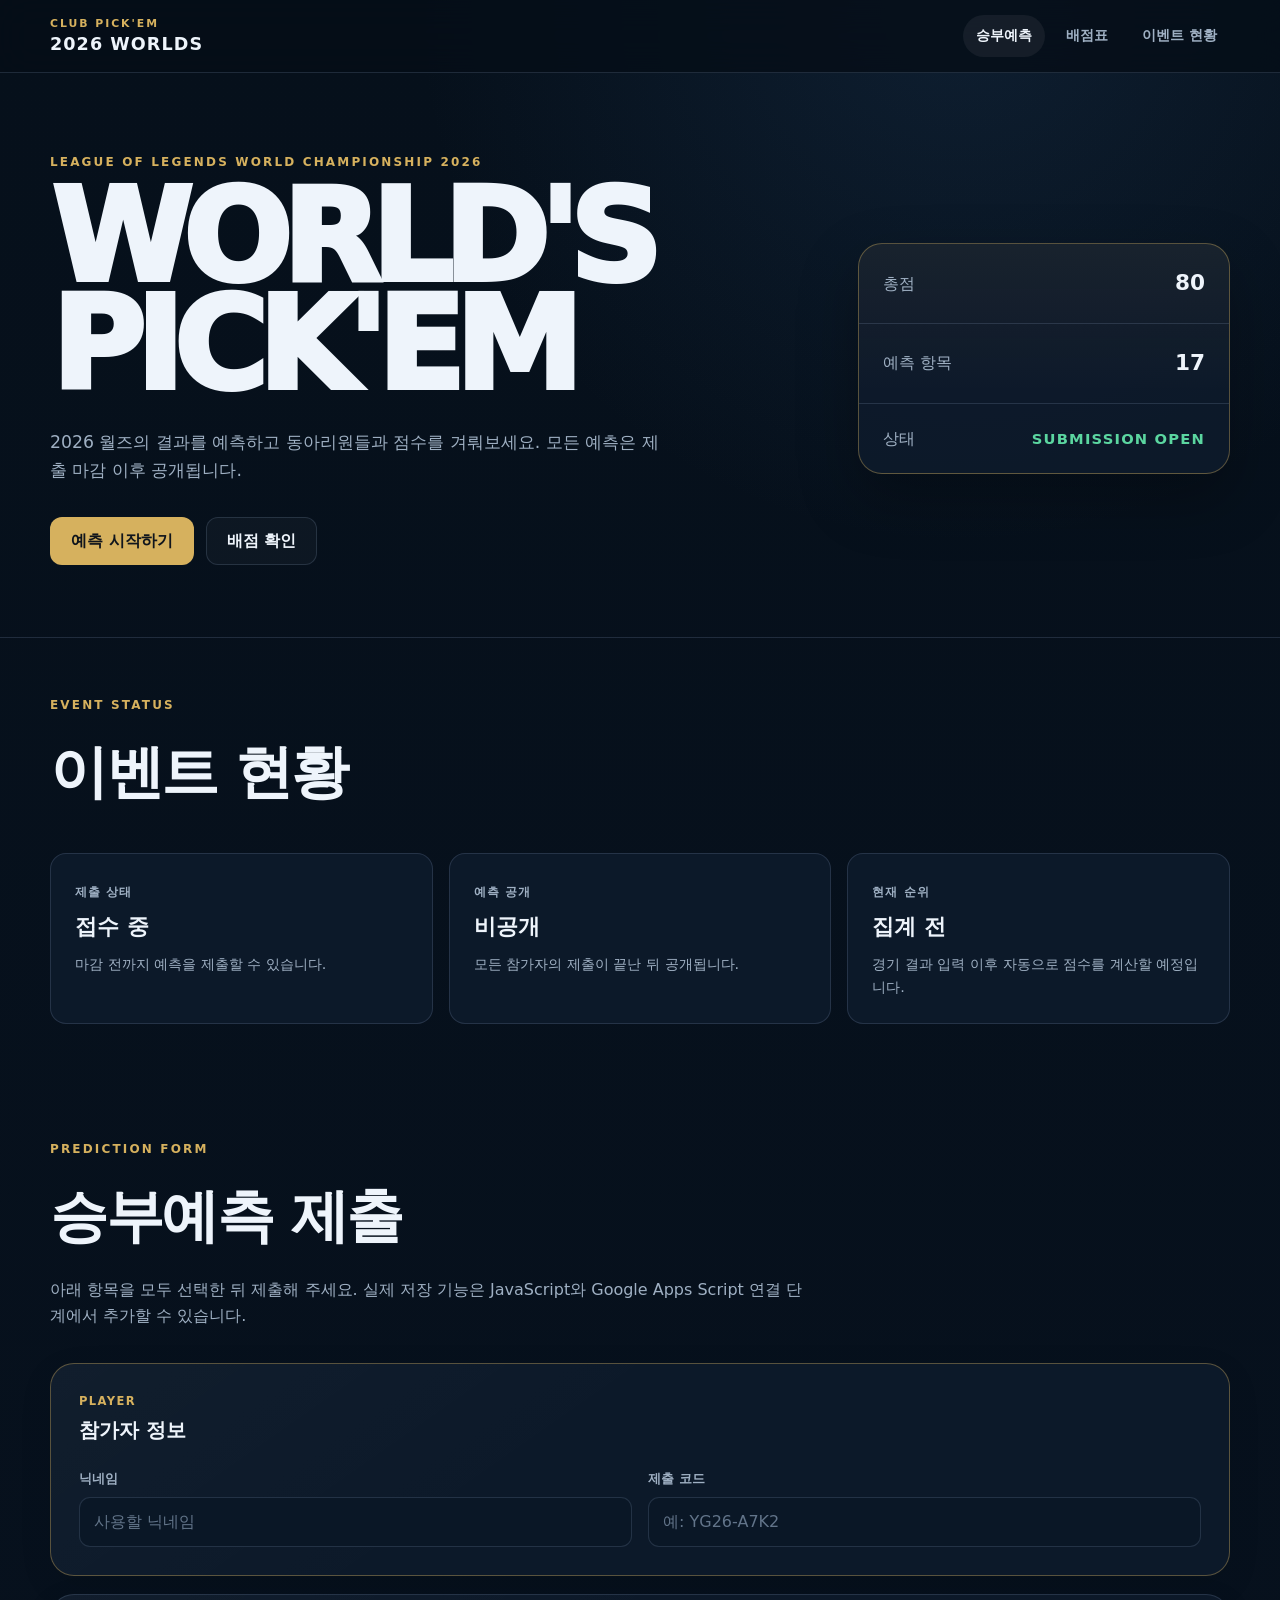
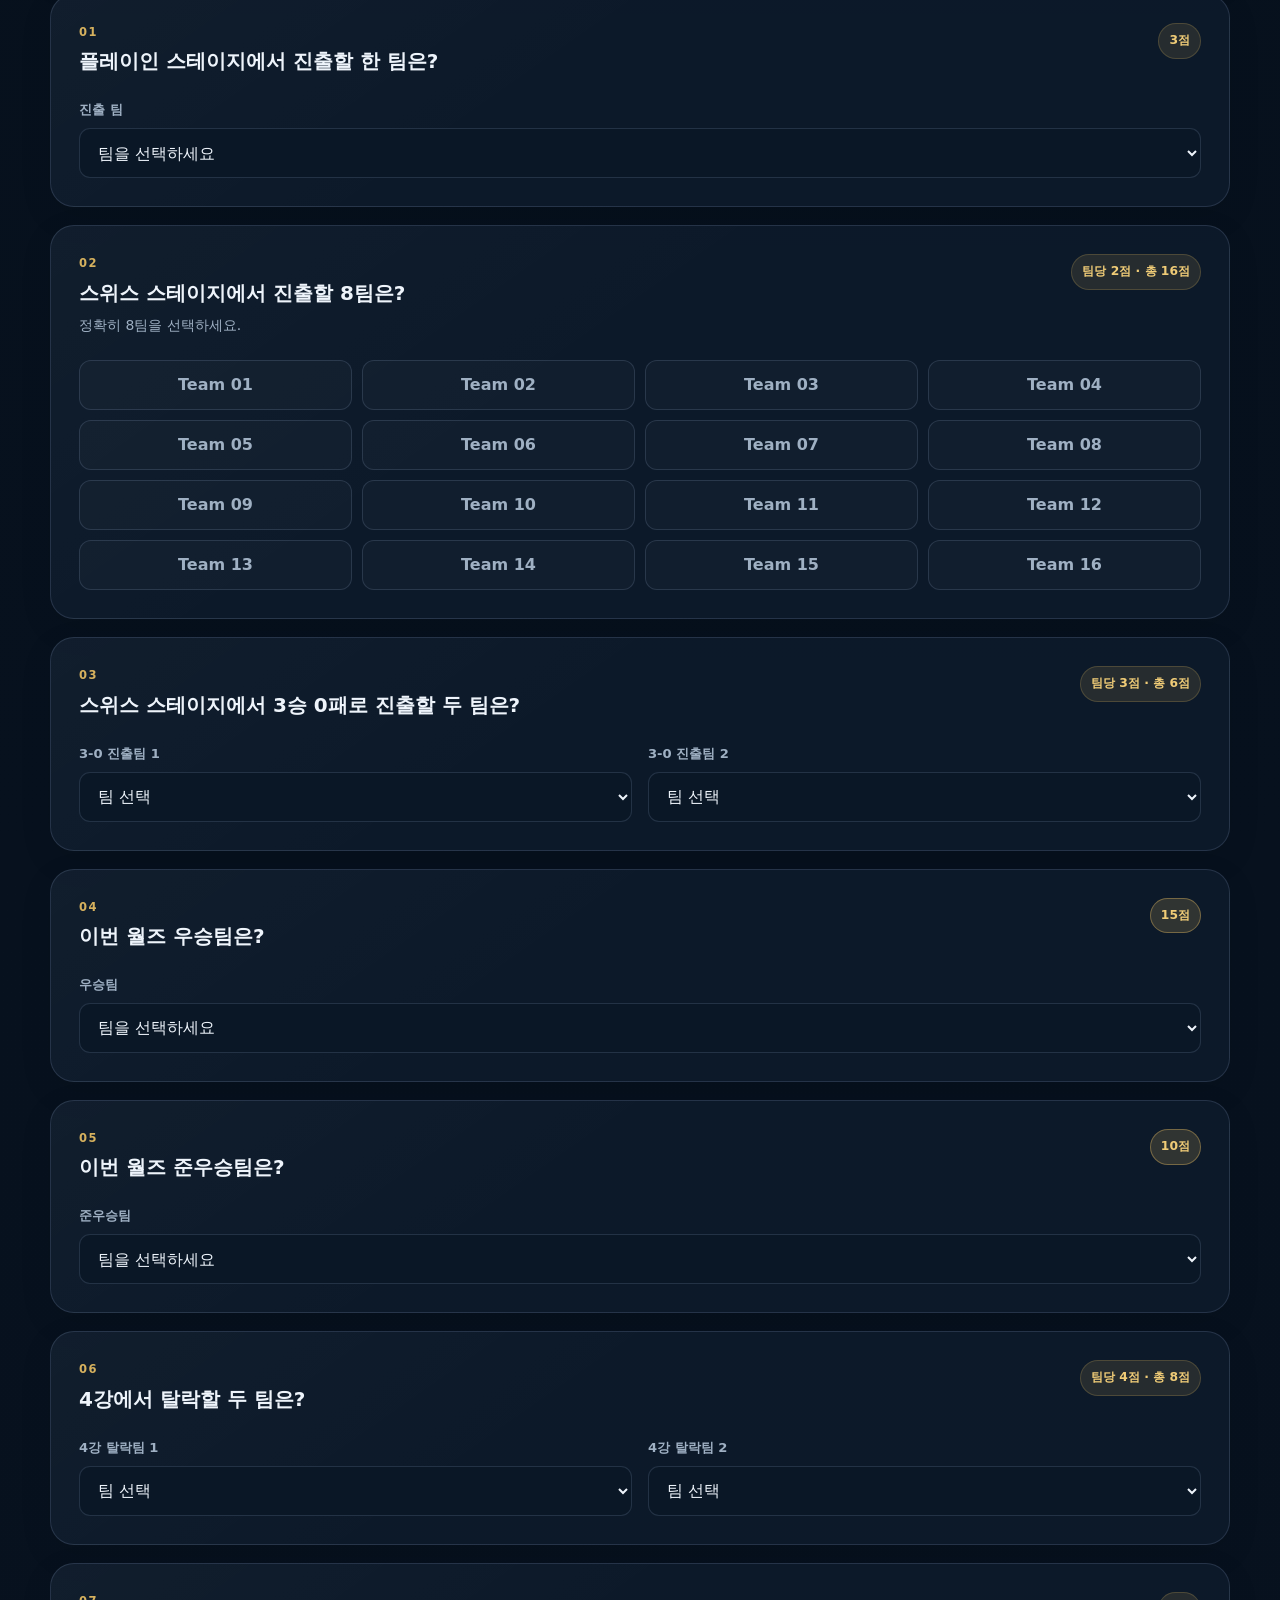
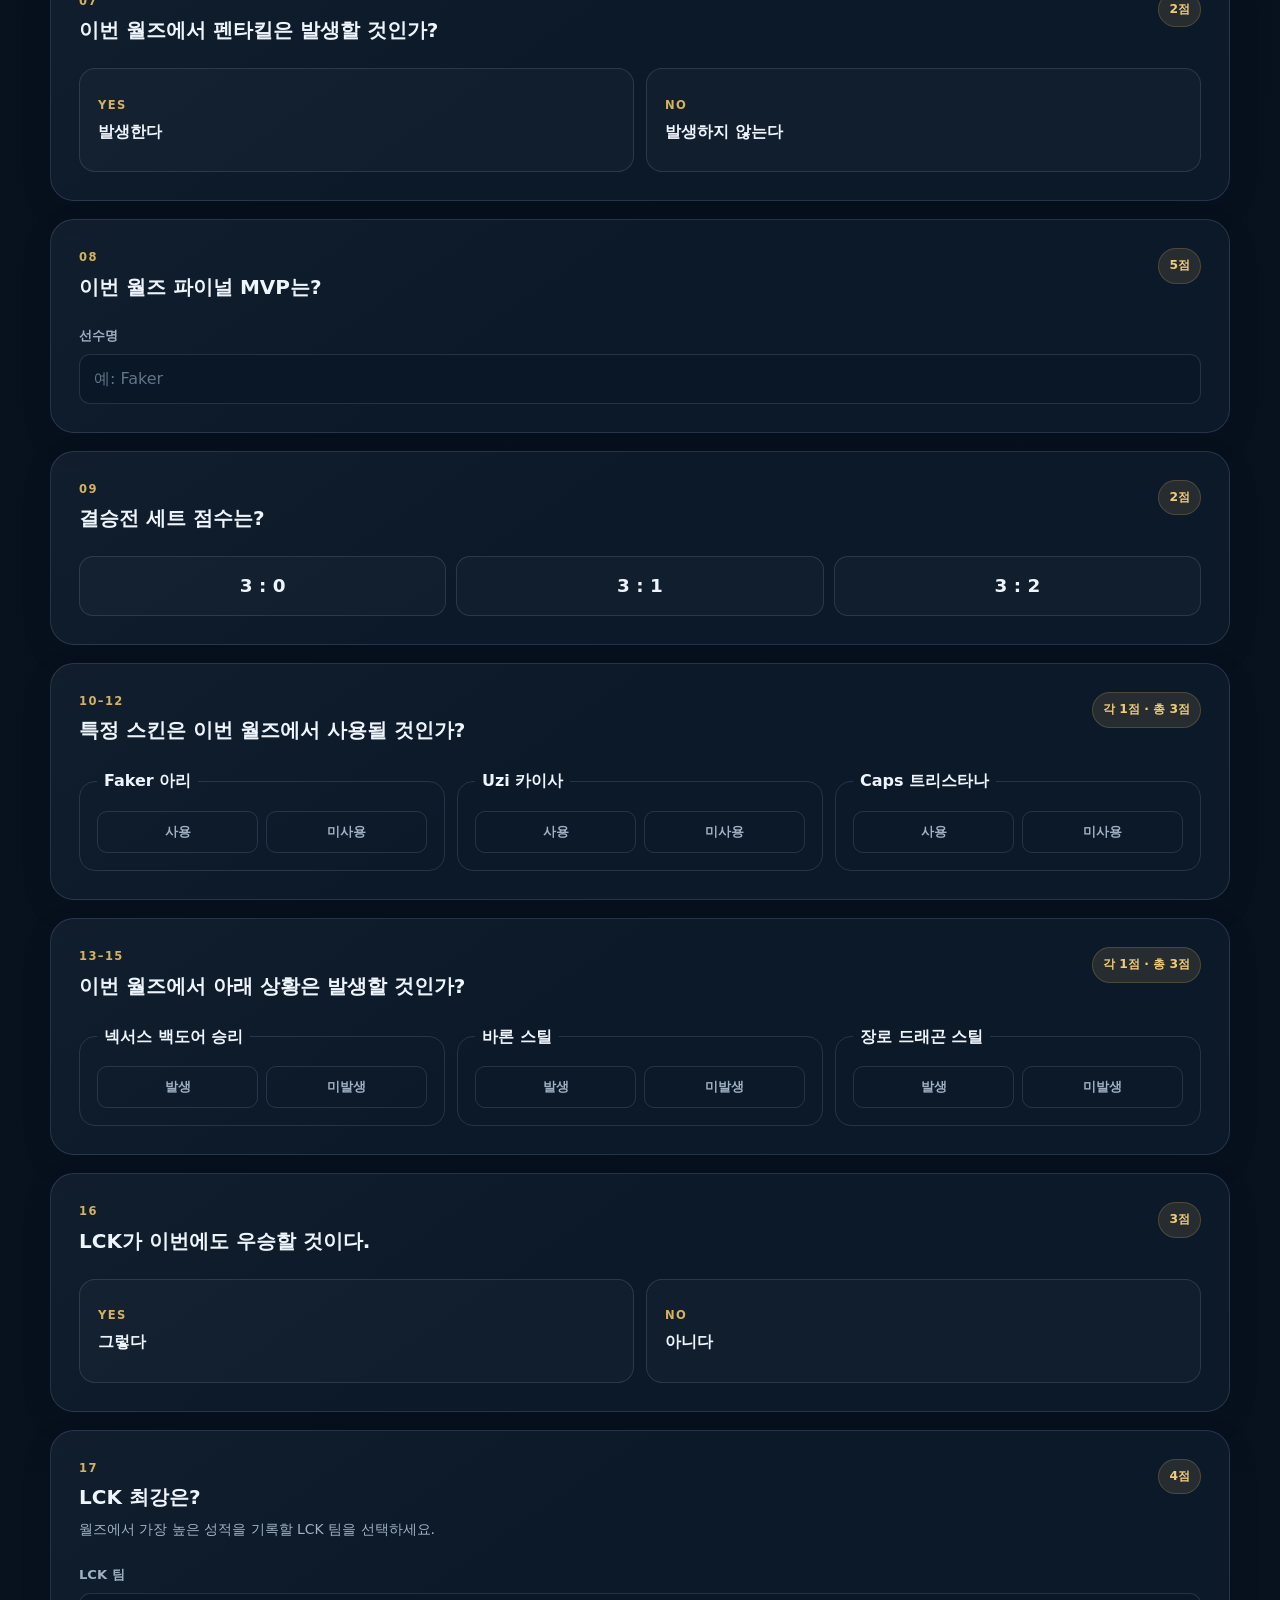
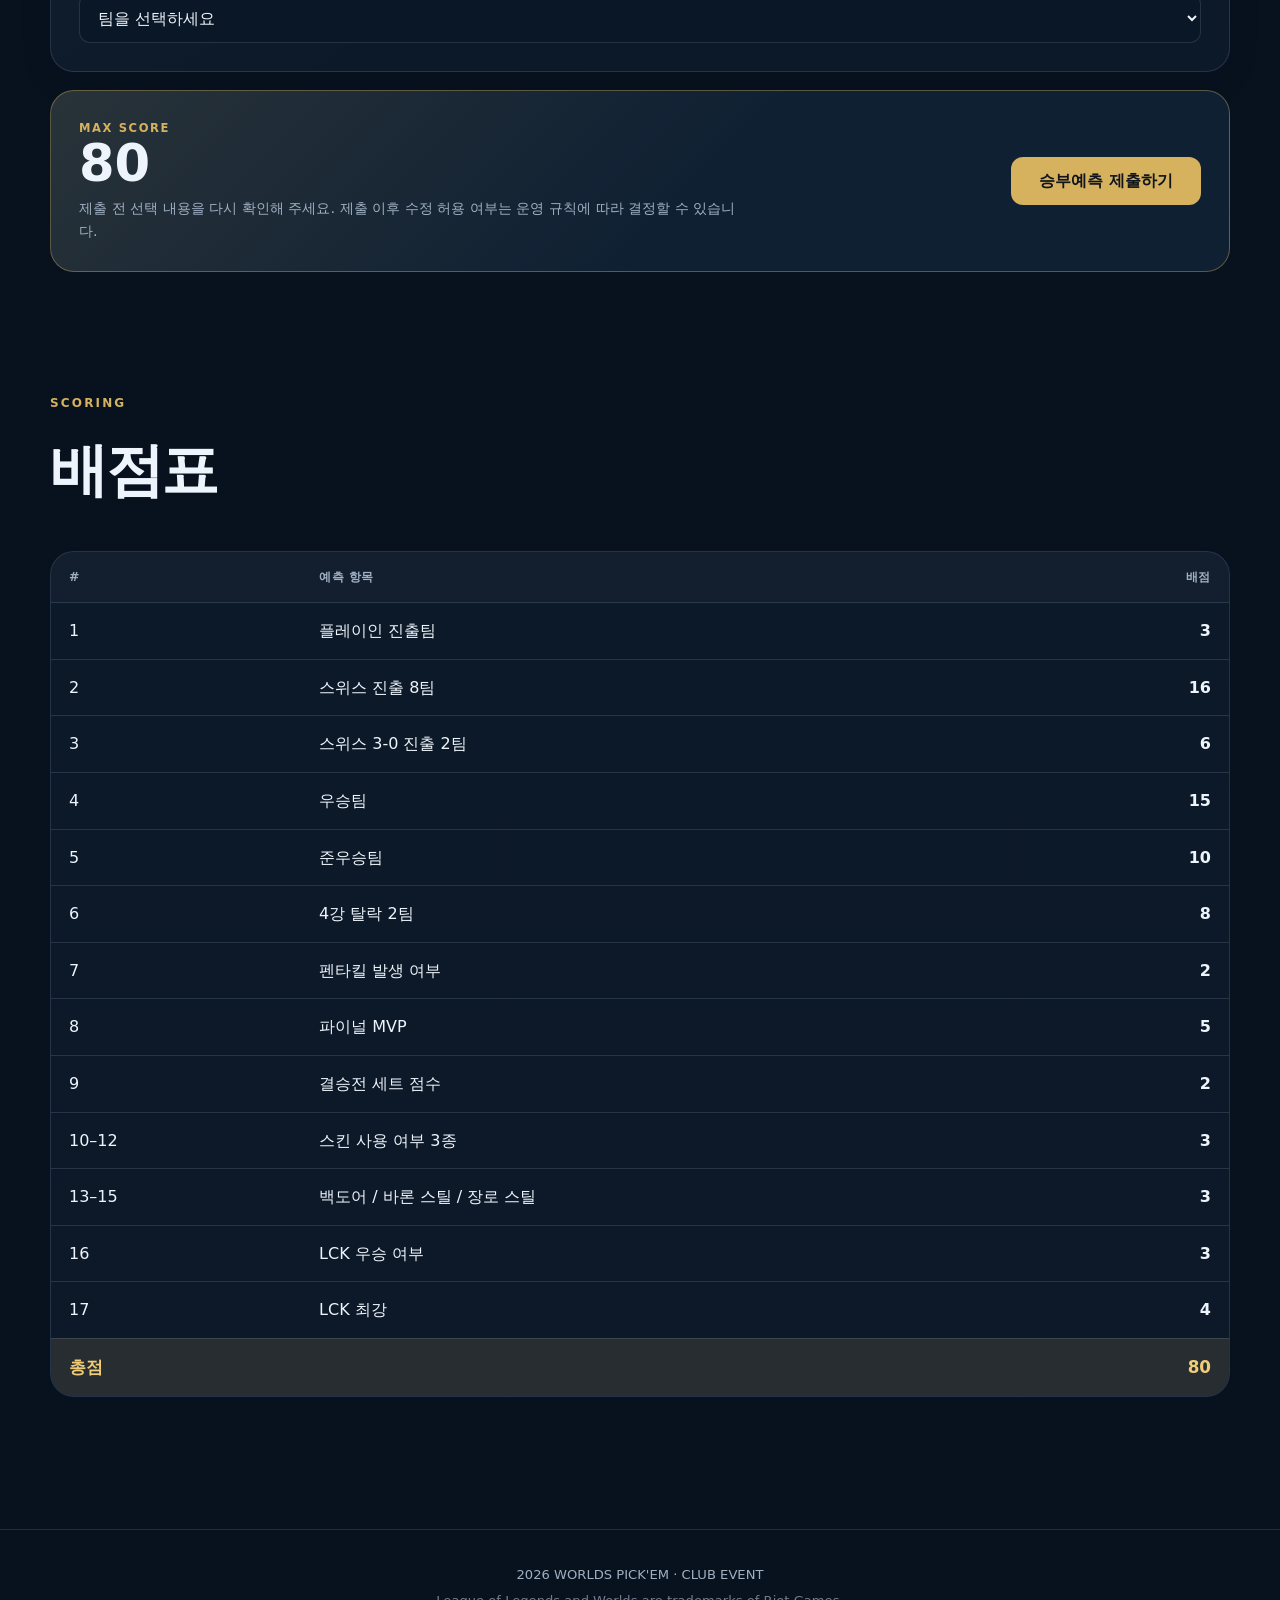
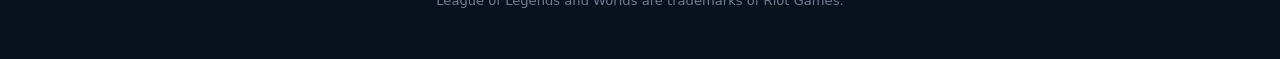
==== index.html @ 4fea281f "init" ====
<!DOCTYPE html>
<html lang="ko">
<head>
  <meta charset="UTF-8" />
  <meta name="viewport" content="width=device-width, initial-scale=1.0" />
  <meta name="description" content="2026 League of Legends World Championship 동아리 승부예측 이벤트" />
  <title>2026 WORLDS PICK'EM</title>
  <link rel="stylesheet" href="styles.css" />
</head>

<body>
  <header class="site-header">
    <div class="header-inner">
      <a class="brand" href="#top" aria-label="2026 Worlds Pick'em 홈">
        <span class="brand-kicker">CLUB PICK'EM</span>
        <span class="brand-title">2026 WORLDS</span>
      </a>

      <nav class="top-nav" aria-label="주요 메뉴">
        <a class="nav-link active" href="#predict">승부예측</a>
        <a class="nav-link" href="#rules">배점표</a>
        <a class="nav-link" href="#status">이벤트 현황</a>
      </nav>
    </div>
  </header>

  <main id="top">
    <section class="hero">
      <div class="hero-inner">
        <div class="hero-copy">
          <p class="eyebrow">LEAGUE OF LEGENDS WORLD CHAMPIONSHIP 2026</p>
          <h1>WORLD'S<br />PICK'EM</h1>
          <p class="hero-description">
            2026 월즈의 결과를 예측하고 동아리원들과 점수를 겨뤄보세요.
            모든 예측은 제출 마감 이후 공개됩니다.
          </p>

          <div class="hero-actions">
            <a class="button button-primary" href="#predict">예측 시작하기</a>
            <a class="button button-secondary" href="#rules">배점 확인</a>
          </div>
        </div>

        <aside class="hero-card" aria-label="이벤트 요약">
          <div class="hero-card-row">
            <span>총점</span>
            <strong>80</strong>
          </div>
          <div class="hero-card-row">
            <span>예측 항목</span>
            <strong>17</strong>
          </div>
          <div class="hero-card-row">
            <span>상태</span>
            <strong class="status-open">SUBMISSION OPEN</strong>
          </div>
        </aside>
      </div>
    </section>

    <section id="status" class="section section-compact">
      <div class="section-heading">
        <p class="section-kicker">EVENT STATUS</p>
        <h2>이벤트 현황</h2>
      </div>

      <div class="status-grid">
        <article class="status-card">
          <span class="status-label">제출 상태</span>
          <strong class="status-value">접수 중</strong>
          <p>마감 전까지 예측을 제출할 수 있습니다.</p>
        </article>

        <article class="status-card">
          <span class="status-label">예측 공개</span>
          <strong class="status-value">비공개</strong>
          <p>모든 참가자의 제출이 끝난 뒤 공개됩니다.</p>
        </article>

        <article class="status-card">
          <span class="status-label">현재 순위</span>
          <strong class="status-value">집계 전</strong>
          <p>경기 결과 입력 이후 자동으로 점수를 계산할 예정입니다.</p>
        </article>
      </div>
    </section>

    <section id="predict" class="section">
      <div class="section-heading">
        <p class="section-kicker">PREDICTION FORM</p>
        <h2>승부예측 제출</h2>
        <p class="section-description">
          아래 항목을 모두 선택한 뒤 제출해 주세요.
          실제 저장 기능은 JavaScript와 Google Apps Script 연결 단계에서 추가할 수 있습니다.
        </p>
      </div>

      <form class="prediction-form" id="prediction-form">
        <section class="form-block identity-block">
          <div class="form-block-header">
            <div>
              <span class="question-number">PLAYER</span>
              <h3>참가자 정보</h3>
            </div>
          </div>

          <div class="field-grid two-columns">
            <label class="field">
              <span class="field-label">닉네임</span>
              <input
                type="text"
                name="nickname"
                id="nickname"
                placeholder="사용할 닉네임"
                autocomplete="nickname"
                required
              />
            </label>

            <label class="field">
              <span class="field-label">제출 코드</span>
              <input
                type="password"
                name="submitCode"
                id="submitCode"
                placeholder="예: YG26-A7K2"
                required
              />
            </label>
          </div>
        </section>

        <section class="form-block">
          <div class="form-block-header">
            <div>
              <span class="question-number">01</span>
              <h3>플레이인 스테이지에서 진출할 한 팀은?</h3>
            </div>
            <span class="score-chip">3점</span>
          </div>

          <label class="field">
            <span class="field-label">진출 팀</span>
            <select name="playinTeam" id="playinTeam" required>
              <option value="">팀을 선택하세요</option>
              <option value="team-a">Team A</option>
              <option value="team-b">Team B</option>
              <option value="team-c">Team C</option>
              <option value="team-d">Team D</option>
            </select>
          </label>
        </section>

        <section class="form-block">
          <div class="form-block-header">
            <div>
              <span class="question-number">02</span>
              <h3>스위스 스테이지에서 진출할 8팀은?</h3>
              <p class="question-note">정확히 8팀을 선택하세요.</p>
            </div>
            <span class="score-chip">팀당 2점 · 총 16점</span>
          </div>

          <div class="team-checkbox-grid">
            <label class="check-card"><input type="checkbox" name="swissTeams" value="team-01" /><span>Team 01</span></label>
            <label class="check-card"><input type="checkbox" name="swissTeams" value="team-02" /><span>Team 02</span></label>
            <label class="check-card"><input type="checkbox" name="swissTeams" value="team-03" /><span>Team 03</span></label>
            <label class="check-card"><input type="checkbox" name="swissTeams" value="team-04" /><span>Team 04</span></label>
            <label class="check-card"><input type="checkbox" name="swissTeams" value="team-05" /><span>Team 05</span></label>
            <label class="check-card"><input type="checkbox" name="swissTeams" value="team-06" /><span>Team 06</span></label>
            <label class="check-card"><input type="checkbox" name="swissTeams" value="team-07" /><span>Team 07</span></label>
            <label class="check-card"><input type="checkbox" name="swissTeams" value="team-08" /><span>Team 08</span></label>
            <label class="check-card"><input type="checkbox" name="swissTeams" value="team-09" /><span>Team 09</span></label>
            <label class="check-card"><input type="checkbox" name="swissTeams" value="team-10" /><span>Team 10</span></label>
            <label class="check-card"><input type="checkbox" name="swissTeams" value="team-11" /><span>Team 11</span></label>
            <label class="check-card"><input type="checkbox" name="swissTeams" value="team-12" /><span>Team 12</span></label>
            <label class="check-card"><input type="checkbox" name="swissTeams" value="team-13" /><span>Team 13</span></label>
            <label class="check-card"><input type="checkbox" name="swissTeams" value="team-14" /><span>Team 14</span></label>
            <label class="check-card"><input type="checkbox" name="swissTeams" value="team-15" /><span>Team 15</span></label>
            <label class="check-card"><input type="checkbox" name="swissTeams" value="team-16" /><span>Team 16</span></label>
          </div>
        </section>

        <section class="form-block">
          <div class="form-block-header">
            <div>
              <span class="question-number">03</span>
              <h3>스위스 스테이지에서 3승 0패로 진출할 두 팀은?</h3>
            </div>
            <span class="score-chip">팀당 3점 · 총 6점</span>
          </div>

          <div class="field-grid two-columns">
            <label class="field">
              <span class="field-label">3-0 진출팀 1</span>
              <select name="threeZeroTeam1" required>
                <option value="">팀 선택</option>
                <option>Team 01</option><option>Team 02</option><option>Team 03</option><option>Team 04</option>
                <option>Team 05</option><option>Team 06</option><option>Team 07</option><option>Team 08</option>
                <option>Team 09</option><option>Team 10</option><option>Team 11</option><option>Team 12</option>
                <option>Team 13</option><option>Team 14</option><option>Team 15</option><option>Team 16</option>
              </select>
            </label>

            <label class="field">
              <span class="field-label">3-0 진출팀 2</span>
              <select name="threeZeroTeam2" required>
                <option value="">팀 선택</option>
                <option>Team 01</option><option>Team 02</option><option>Team 03</option><option>Team 04</option>
                <option>Team 05</option><option>Team 06</option><option>Team 07</option><option>Team 08</option>
                <option>Team 09</option><option>Team 10</option><option>Team 11</option><option>Team 12</option>
                <option>Team 13</option><option>Team 14</option><option>Team 15</option><option>Team 16</option>
              </select>
            </label>
          </div>
        </section>

        <section class="form-block">
          <div class="form-block-header">
            <div>
              <span class="question-number">04</span>
              <h3>이번 월즈 우승팀은?</h3>
            </div>
            <span class="score-chip score-chip-large">15점</span>
          </div>

          <label class="field">
            <span class="field-label">우승팀</span>
            <select name="champion" required>
              <option value="">팀을 선택하세요</option>
              <option>Team 01</option><option>Team 02</option><option>Team 03</option><option>Team 04</option>
              <option>Team 05</option><option>Team 06</option><option>Team 07</option><option>Team 08</option>
              <option>Team 09</option><option>Team 10</option><option>Team 11</option><option>Team 12</option>
              <option>Team 13</option><option>Team 14</option><option>Team 15</option><option>Team 16</option>
            </select>
          </label>
        </section>

        <section class="form-block">
          <div class="form-block-header">
            <div>
              <span class="question-number">05</span>
              <h3>이번 월즈 준우승팀은?</h3>
            </div>
            <span class="score-chip score-chip-large">10점</span>
          </div>

          <label class="field">
            <span class="field-label">준우승팀</span>
            <select name="runnerUp" required>
              <option value="">팀을 선택하세요</option>
              <option>Team 01</option><option>Team 02</option><option>Team 03</option><option>Team 04</option>
              <option>Team 05</option><option>Team 06</option><option>Team 07</option><option>Team 08</option>
              <option>Team 09</option><option>Team 10</option><option>Team 11</option><option>Team 12</option>
              <option>Team 13</option><option>Team 14</option><option>Team 15</option><option>Team 16</option>
            </select>
          </label>
        </section>

        <section class="form-block">
          <div class="form-block-header">
            <div>
              <span class="question-number">06</span>
              <h3>4강에서 탈락할 두 팀은?</h3>
            </div>
            <span class="score-chip">팀당 4점 · 총 8점</span>
          </div>

          <div class="field-grid two-columns">
            <label class="field">
              <span class="field-label">4강 탈락팀 1</span>
              <select name="semifinalLoser1" required>
                <option value="">팀 선택</option>
                <option>Team 01</option><option>Team 02</option><option>Team 03</option><option>Team 04</option>
                <option>Team 05</option><option>Team 06</option><option>Team 07</option><option>Team 08</option>
                <option>Team 09</option><option>Team 10</option><option>Team 11</option><option>Team 12</option>
                <option>Team 13</option><option>Team 14</option><option>Team 15</option><option>Team 16</option>
              </select>
            </label>

            <label class="field">
              <span class="field-label">4강 탈락팀 2</span>
              <select name="semifinalLoser2" required>
                <option value="">팀 선택</option>
                <option>Team 01</option><option>Team 02</option><option>Team 03</option><option>Team 04</option>
                <option>Team 05</option><option>Team 06</option><option>Team 07</option><option>Team 08</option>
                <option>Team 09</option><option>Team 10</option><option>Team 11</option><option>Team 12</option>
                <option>Team 13</option><option>Team 14</option><option>Team 15</option><option>Team 16</option>
              </select>
            </label>
          </div>
        </section>

        <section class="form-block">
          <div class="form-block-header">
            <div>
              <span class="question-number">07</span>
              <h3>이번 월즈에서 펜타킬은 발생할 것인가?</h3>
            </div>
            <span class="score-chip">2점</span>
          </div>

          <div class="binary-choice">
            <label class="choice-card">
              <input type="radio" name="pentakill" value="yes" required />
              <span class="choice-mark">YES</span>
              <strong>발생한다</strong>
            </label>
            <label class="choice-card">
              <input type="radio" name="pentakill" value="no" />
              <span class="choice-mark">NO</span>
              <strong>발생하지 않는다</strong>
            </label>
          </div>
        </section>

        <section class="form-block">
          <div class="form-block-header">
            <div>
              <span class="question-number">08</span>
              <h3>이번 월즈 파이널 MVP는?</h3>
            </div>
            <span class="score-chip">5점</span>
          </div>

          <label class="field">
            <span class="field-label">선수명</span>
            <input type="text" name="finalMvp" placeholder="예: Faker" required />
          </label>
        </section>

        <section class="form-block">
          <div class="form-block-header">
            <div>
              <span class="question-number">09</span>
              <h3>결승전 세트 점수는?</h3>
            </div>
            <span class="score-chip">2점</span>
          </div>

          <div class="score-options">
            <label class="score-option"><input type="radio" name="finalScore" value="3-0" required /><span>3 : 0</span></label>
            <label class="score-option"><input type="radio" name="finalScore" value="3-1" /><span>3 : 1</span></label>
            <label class="score-option"><input type="radio" name="finalScore" value="3-2" /><span>3 : 2</span></label>
          </div>
        </section>

        <section class="form-block">
          <div class="form-block-header">
            <div>
              <span class="question-number">10–12</span>
              <h3>특정 스킨은 이번 월즈에서 사용될 것인가?</h3>
            </div>
            <span class="score-chip">각 1점 · 총 3점</span>
          </div>

          <div class="skin-grid">
            <fieldset class="mini-question">
              <legend>Faker 아리</legend>
              <div class="mini-options">
                <label><input type="radio" name="fakerAhri" value="yes" required /><span>사용</span></label>
                <label><input type="radio" name="fakerAhri" value="no" /><span>미사용</span></label>
              </div>
            </fieldset>

            <fieldset class="mini-question">
              <legend>Uzi 카이사</legend>
              <div class="mini-options">
                <label><input type="radio" name="uziKaisa" value="yes" required /><span>사용</span></label>
                <label><input type="radio" name="uziKaisa" value="no" /><span>미사용</span></label>
              </div>
            </fieldset>

            <fieldset class="mini-question">
              <legend>Caps 트리스타나</legend>
              <div class="mini-options">
                <label><input type="radio" name="capsTristana" value="yes" required /><span>사용</span></label>
                <label><input type="radio" name="capsTristana" value="no" /><span>미사용</span></label>
              </div>
            </fieldset>
          </div>
        </section>

        <section class="form-block">
          <div class="form-block-header">
            <div>
              <span class="question-number">13–15</span>
              <h3>이번 월즈에서 아래 상황은 발생할 것인가?</h3>
            </div>
            <span class="score-chip">각 1점 · 총 3점</span>
          </div>

          <div class="event-grid">
            <fieldset class="mini-question">
              <legend>넥서스 백도어 승리</legend>
              <div class="mini-options">
                <label><input type="radio" name="backdoor" value="yes" required /><span>발생</span></label>
                <label><input type="radio" name="backdoor" value="no" /><span>미발생</span></label>
              </div>
            </fieldset>

            <fieldset class="mini-question">
              <legend>바론 스틸</legend>
              <div class="mini-options">
                <label><input type="radio" name="baronSteal" value="yes" required /><span>발생</span></label>
                <label><input type="radio" name="baronSteal" value="no" /><span>미발생</span></label>
              </div>
            </fieldset>

            <fieldset class="mini-question">
              <legend>장로 드래곤 스틸</legend>
              <div class="mini-options">
                <label><input type="radio" name="elderSteal" value="yes" required /><span>발생</span></label>
                <label><input type="radio" name="elderSteal" value="no" /><span>미발생</span></label>
              </div>
            </fieldset>
          </div>
        </section>

        <section class="form-block">
          <div class="form-block-header">
            <div>
              <span class="question-number">16</span>
              <h3>LCK가 이번에도 우승할 것이다.</h3>
            </div>
            <span class="score-chip">3점</span>
          </div>

          <div class="binary-choice">
            <label class="choice-card">
              <input type="radio" name="lckChampion" value="yes" required />
              <span class="choice-mark">YES</span>
              <strong>그렇다</strong>
            </label>
            <label class="choice-card">
              <input type="radio" name="lckChampion" value="no" />
              <span class="choice-mark">NO</span>
              <strong>아니다</strong>
            </label>
          </div>
        </section>

        <section class="form-block">
          <div class="form-block-header">
            <div>
              <span class="question-number">17</span>
              <h3>LCK 최강은?</h3>
              <p class="question-note">월즈에서 가장 높은 성적을 기록할 LCK 팀을 선택하세요.</p>
            </div>
            <span class="score-chip">4점</span>
          </div>

          <label class="field">
            <span class="field-label">LCK 팀</span>
            <select name="bestLck" required>
              <option value="">팀을 선택하세요</option>
              <option value="lck-1">LCK Team 1</option>
              <option value="lck-2">LCK Team 2</option>
              <option value="lck-3">LCK Team 3</option>
              <option value="lck-4">LCK Team 4</option>
            </select>
          </label>
        </section>

        <section class="submit-panel">
          <div>
            <span class="submit-total-label">MAX SCORE</span>
            <strong class="submit-total">80</strong>
            <p>
              제출 전 선택 내용을 다시 확인해 주세요.
              제출 이후 수정 허용 여부는 운영 규칙에 따라 결정할 수 있습니다.
            </p>
          </div>

          <button class="button button-submit" type="submit">
            승부예측 제출하기
          </button>
        </section>
      </form>
    </section>

    <section id="rules" class="section section-rules">
      <div class="section-heading">
        <p class="section-kicker">SCORING</p>
        <h2>배점표</h2>
      </div>

      <div class="score-table-wrapper">
        <table class="score-table">
          <thead>
            <tr>
              <th>#</th>
              <th>예측 항목</th>
              <th>배점</th>
            </tr>
          </thead>
          <tbody>
            <tr><td>1</td><td>플레이인 진출팀</td><td>3</td></tr>
            <tr><td>2</td><td>스위스 진출 8팀</td><td>16</td></tr>
            <tr><td>3</td><td>스위스 3-0 진출 2팀</td><td>6</td></tr>
            <tr><td>4</td><td>우승팀</td><td>15</td></tr>
            <tr><td>5</td><td>준우승팀</td><td>10</td></tr>
            <tr><td>6</td><td>4강 탈락 2팀</td><td>8</td></tr>
            <tr><td>7</td><td>펜타킬 발생 여부</td><td>2</td></tr>
            <tr><td>8</td><td>파이널 MVP</td><td>5</td></tr>
            <tr><td>9</td><td>결승전 세트 점수</td><td>2</td></tr>
            <tr><td>10–12</td><td>스킨 사용 여부 3종</td><td>3</td></tr>
            <tr><td>13–15</td><td>백도어 / 바론 스틸 / 장로 스틸</td><td>3</td></tr>
            <tr><td>16</td><td>LCK 우승 여부</td><td>3</td></tr>
            <tr><td>17</td><td>LCK 최강</td><td>4</td></tr>
          </tbody>
          <tfoot>
            <tr>
              <td colspan="2">총점</td>
              <td>80</td>
            </tr>
          </tfoot>
        </table>
      </div>
    </section>
  </main>

  <footer class="site-footer">
    <p>2026 WORLDS PICK'EM · CLUB EVENT</p>
    <p class="footer-note">League of Legends and Worlds are trademarks of Riot Games.</p>
  </footer>
</body>
</html>
---- styles.css ----
:root {
  --bg: #07111e;
  --bg-elevated: #0d1b2b;
  --bg-soft: #122238;
  --panel: rgba(14, 27, 44, 0.88);
  --panel-strong: #0f2033;
  --border: rgba(166, 194, 226, 0.16);
  --border-strong: rgba(214, 177, 94, 0.38);
  --text: #eef4fb;
  --text-muted: #9fb0c3;
  --accent: #d6b15e;
  --accent-soft: rgba(214, 177, 94, 0.13);
  --accent-strong: #f0cc77;
  --blue: #65a9e8;
  --green: #5bd6a0;
  --danger: #ff7777;
  --shadow: 0 24px 60px rgba(0, 0, 0, 0.28);
  --radius-lg: 24px;
  --radius-md: 16px;
  --radius-sm: 11px;
  --max-width: 1180px;
}

* {
  box-sizing: border-box;
}

html {
  scroll-behavior: smooth;
}

body {
  margin: 0;
  min-width: 320px;
  background:
    radial-gradient(circle at 75% 0%, rgba(51, 97, 147, 0.18), transparent 34rem),
    linear-gradient(180deg, #06101b 0%, #07111e 38%, #08121f 100%);
  color: var(--text);
  font-family:
    Inter,
    Pretendard,
    "Noto Sans KR",
    system-ui,
    -apple-system,
    BlinkMacSystemFont,
    "Segoe UI",
    sans-serif;
  line-height: 1.6;
}

a {
  color: inherit;
  text-decoration: none;
}

button,
input,
select {
  font: inherit;
}

button,
select,
input[type="radio"],
input[type="checkbox"] {
  cursor: pointer;
}

.site-header {
  position: sticky;
  top: 0;
  z-index: 30;
  border-bottom: 1px solid var(--border);
  background: rgba(5, 14, 24, 0.82);
  backdrop-filter: blur(18px);
}

.header-inner {
  width: min(var(--max-width), calc(100% - 36px));
  min-height: 72px;
  margin: 0 auto;
  display: flex;
  align-items: center;
  justify-content: space-between;
  gap: 24px;
}

.brand {
  display: flex;
  flex-direction: column;
  line-height: 1;
}

.brand-kicker {
  color: var(--accent);
  font-size: 0.68rem;
  font-weight: 800;
  letter-spacing: 0.18em;
}

.brand-title {
  margin-top: 6px;
  font-size: 1.1rem;
  font-weight: 900;
  letter-spacing: 0.06em;
}

.top-nav {
  display: flex;
  align-items: center;
  gap: 8px;
}

.nav-link {
  padding: 9px 13px;
  border-radius: 999px;
  color: var(--text-muted);
  font-size: 0.9rem;
  font-weight: 700;
  transition: 0.2s ease;
}

.nav-link:hover,
.nav-link.active {
  color: var(--text);
  background: rgba(255, 255, 255, 0.06);
}

.hero {
  border-bottom: 1px solid var(--border);
  overflow: hidden;
}

.hero-inner {
  width: min(var(--max-width), calc(100% - 36px));
  min-height: 520px;
  margin: 0 auto;
  padding: 80px 0 72px;
  display: grid;
  grid-template-columns: minmax(0, 1.4fr) minmax(300px, 0.7fr);
  align-items: center;
  gap: 64px;
}

.eyebrow,
.section-kicker {
  margin: 0 0 12px;
  color: var(--accent);
  font-size: 0.75rem;
  font-weight: 900;
  letter-spacing: 0.18em;
}

.hero h1 {
  margin: 0;
  font-size: clamp(4rem, 10vw, 8.5rem);
  line-height: 0.84;
  font-weight: 1000;
  letter-spacing: -0.075em;
}

.hero-description {
  max-width: 620px;
  margin: 30px 0 0;
  color: var(--text-muted);
  font-size: 1.08rem;
}

.hero-actions {
  margin-top: 32px;
  display: flex;
  flex-wrap: wrap;
  gap: 12px;
}

.button {
  min-height: 48px;
  padding: 0 20px;
  border: 1px solid transparent;
  border-radius: 12px;
  display: inline-flex;
  align-items: center;
  justify-content: center;
  font-weight: 900;
  transition:
    transform 0.18s ease,
    border-color 0.18s ease,
    background 0.18s ease;
}

.button:hover {
  transform: translateY(-1px);
}

.button-primary,
.button-submit {
  background: var(--accent);
  color: #10151c;
}

.button-primary:hover,
.button-submit:hover {
  background: var(--accent-strong);
}

.button-secondary {
  border-color: var(--border);
  background: rgba(255, 255, 255, 0.03);
  color: var(--text);
}

.hero-card {
  border: 1px solid var(--border-strong);
  border-radius: var(--radius-lg);
  background:
    linear-gradient(180deg, rgba(214, 177, 94, 0.06), transparent 65%),
    var(--panel);
  box-shadow: var(--shadow);
  overflow: hidden;
}

.hero-card-row {
  padding: 22px 24px;
  display: flex;
  align-items: center;
  justify-content: space-between;
  gap: 20px;
  border-bottom: 1px solid var(--border);
}

.hero-card-row:last-child {
  border-bottom: 0;
}

.hero-card-row span {
  color: var(--text-muted);
}

.hero-card-row strong {
  font-size: 1.35rem;
}

.status-open {
  color: var(--green);
  font-size: 0.92rem !important;
  letter-spacing: 0.08em;
}

.section {
  width: min(var(--max-width), calc(100% - 36px));
  margin: 0 auto;
  padding: 92px 0;
}

.section-compact {
  padding: 58px 0 24px;
}

.section-heading {
  max-width: 760px;
  margin-bottom: 34px;
}

.section-heading h2 {
  margin: 0;
  font-size: clamp(2rem, 5vw, 3.6rem);
  letter-spacing: -0.04em;
}

.section-description {
  margin: 14px 0 0;
  color: var(--text-muted);
}

.status-grid {
  display: grid;
  grid-template-columns: repeat(3, 1fr);
  gap: 16px;
}

.status-card {
  padding: 24px;
  border: 1px solid var(--border);
  border-radius: var(--radius-md);
  background: var(--panel);
}

.status-label {
  color: var(--text-muted);
  font-size: 0.78rem;
  font-weight: 800;
  letter-spacing: 0.08em;
}

.status-value {
  margin-top: 7px;
  display: block;
  font-size: 1.35rem;
}

.status-card p {
  margin: 8px 0 0;
  color: var(--text-muted);
  font-size: 0.9rem;
}

.prediction-form {
  display: grid;
  gap: 18px;
}

.form-block {
  padding: 28px;
  border: 1px solid var(--border);
  border-radius: var(--radius-lg);
  background:
    linear-gradient(145deg, rgba(255, 255, 255, 0.018), transparent 44%),
    var(--panel);
  box-shadow: 0 10px 34px rgba(0, 0, 0, 0.08);
}

.identity-block {
  border-color: var(--border-strong);
}

.form-block-header {
  margin-bottom: 24px;
  display: flex;
  align-items: flex-start;
  justify-content: space-between;
  gap: 28px;
}

.question-number {
  margin-bottom: 7px;
  display: block;
  color: var(--accent);
  font-size: 0.72rem;
  font-weight: 900;
  letter-spacing: 0.12em;
}

.form-block h3 {
  margin: 0;
  font-size: 1.25rem;
  line-height: 1.35;
}

.question-note {
  margin: 7px 0 0;
  color: var(--text-muted);
  font-size: 0.87rem;
}

.score-chip {
  flex: 0 0 auto;
  padding: 7px 10px;
  border: 1px solid rgba(214, 177, 94, 0.22);
  border-radius: 999px;
  background: var(--accent-soft);
  color: var(--accent-strong);
  font-size: 0.77rem;
  font-weight: 900;
  white-space: nowrap;
}

.score-chip-large {
  border-color: rgba(214, 177, 94, 0.42);
  background: rgba(214, 177, 94, 0.18);
}

.field-grid {
  display: grid;
  gap: 16px;
}

.two-columns {
  grid-template-columns: repeat(2, minmax(0, 1fr));
}

.field {
  display: grid;
  gap: 8px;
}

.field-label {
  color: var(--text-muted);
  font-size: 0.82rem;
  font-weight: 800;
}

input[type="text"],
input[type="password"],
select {
  width: 100%;
  min-height: 50px;
  padding: 0 14px;
  border: 1px solid var(--border);
  border-radius: var(--radius-sm);
  outline: 0;
  background: #0a1726;
  color: var(--text);
  transition:
    border-color 0.18s ease,
    box-shadow 0.18s ease;
}

input::placeholder {
  color: #627489;
}

input[type="text"]:focus,
input[type="password"]:focus,
select:focus {
  border-color: rgba(214, 177, 94, 0.72);
  box-shadow: 0 0 0 4px rgba(214, 177, 94, 0.08);
}

.team-checkbox-grid {
  display: grid;
  grid-template-columns: repeat(4, minmax(0, 1fr));
  gap: 10px;
}

.check-card {
  position: relative;
}

.check-card input,
.choice-card input,
.score-option input,
.mini-options input {
  position: absolute;
  opacity: 0;
  pointer-events: none;
}

.check-card span {
  min-height: 50px;
  padding: 0 12px;
  border: 1px solid var(--border);
  border-radius: 12px;
  display: flex;
  align-items: center;
  justify-content: center;
  background: rgba(255, 255, 255, 0.025);
  color: var(--text-muted);
  font-weight: 800;
  transition: 0.18s ease;
}

.check-card:hover span {
  border-color: rgba(255, 255, 255, 0.22);
  color: var(--text);
}

.check-card input:checked + span {
  border-color: var(--accent);
  background: var(--accent-soft);
  color: var(--accent-strong);
  box-shadow: inset 0 0 0 1px rgba(214, 177, 94, 0.16);
}

.binary-choice {
  display: grid;
  grid-template-columns: repeat(2, minmax(0, 1fr));
  gap: 12px;
}

.choice-card {
  min-height: 104px;
  padding: 18px;
  border: 1px solid var(--border);
  border-radius: var(--radius-md);
  display: flex;
  flex-direction: column;
  justify-content: center;
  background: rgba(255, 255, 255, 0.024);
  transition: 0.18s ease;
}

.choice-card:hover {
  border-color: rgba(255, 255, 255, 0.22);
}

.choice-card:has(input:checked) {
  border-color: var(--accent);
  background: var(--accent-soft);
}

.choice-mark {
  color: var(--accent);
  font-size: 0.72rem;
  font-weight: 900;
  letter-spacing: 0.12em;
}

.choice-card strong {
  margin-top: 5px;
}

.score-options {
  display: grid;
  grid-template-columns: repeat(3, 1fr);
  gap: 10px;
}

.score-option {
  position: relative;
}

.score-option span {
  min-height: 60px;
  border: 1px solid var(--border);
  border-radius: 14px;
  display: flex;
  align-items: center;
  justify-content: center;
  background: rgba(255, 255, 255, 0.022);
  font-size: 1.15rem;
  font-weight: 900;
  transition: 0.18s ease;
}

.score-option input:checked + span {
  border-color: var(--accent);
  background: var(--accent-soft);
  color: var(--accent-strong);
}

.skin-grid,
.event-grid {
  display: grid;
  grid-template-columns: repeat(3, minmax(0, 1fr));
  gap: 12px;
}

.mini-question {
  min-width: 0;
  margin: 0;
  padding: 17px;
  border: 1px solid var(--border);
  border-radius: var(--radius-md);
}

.mini-question legend {
  padding: 0 7px;
  font-weight: 800;
}

.mini-options {
  display: grid;
  grid-template-columns: repeat(2, 1fr);
  gap: 8px;
}

.mini-options label {
  position: relative;
}

.mini-options span {
  min-height: 42px;
  border: 1px solid var(--border);
  border-radius: 10px;
  display: flex;
  align-items: center;
  justify-content: center;
  color: var(--text-muted);
  font-size: 0.84rem;
  font-weight: 800;
  transition: 0.18s ease;
}

.mini-options input:checked + span {
  border-color: var(--accent);
  background: var(--accent-soft);
  color: var(--accent-strong);
}

.submit-panel {
  padding: 28px;
  border: 1px solid var(--border-strong);
  border-radius: var(--radius-lg);
  display: flex;
  align-items: center;
  justify-content: space-between;
  gap: 30px;
  background:
    linear-gradient(135deg, rgba(214, 177, 94, 0.13), transparent 55%),
    var(--panel-strong);
}

.submit-total-label {
  display: block;
  color: var(--accent);
  font-size: 0.72rem;
  font-weight: 900;
  letter-spacing: 0.14em;
}

.submit-total {
  display: block;
  font-size: 3.2rem;
  line-height: 1;
}

.submit-panel p {
  max-width: 660px;
  margin: 8px 0 0;
  color: var(--text-muted);
  font-size: 0.9rem;
}

.button-submit {
  flex: 0 0 auto;
  min-width: 190px;
  border: 0;
}

.section-rules {
  padding-top: 30px;
}

.score-table-wrapper {
  border: 1px solid var(--border);
  border-radius: var(--radius-lg);
  overflow: hidden;
  background: var(--panel);
}

.score-table {
  width: 100%;
  border-collapse: collapse;
}

.score-table th,
.score-table td {
  padding: 15px 18px;
  border-bottom: 1px solid var(--border);
  text-align: left;
}

.score-table th {
  color: var(--text-muted);
  background: rgba(255, 255, 255, 0.025);
  font-size: 0.78rem;
  letter-spacing: 0.04em;
}

.score-table td:last-child,
.score-table th:last-child {
  text-align: right;
  font-weight: 900;
}

.score-table tbody tr:hover {
  background: rgba(255, 255, 255, 0.02);
}

.score-table tfoot td {
  border-bottom: 0;
  background: var(--accent-soft);
  color: var(--accent-strong);
  font-size: 1.05rem;
  font-weight: 900;
}

.site-footer {
  margin-top: 40px;
  padding: 34px 18px 48px;
  border-top: 1px solid var(--border);
  text-align: center;
  color: var(--text-muted);
  font-size: 0.82rem;
}

.site-footer p {
  margin: 0;
}

.footer-note {
  margin-top: 5px !important;
  opacity: 0.68;
}

@media (max-width: 900px) {
  .hero-inner {
    min-height: auto;
    grid-template-columns: 1fr;
    gap: 38px;
    padding-top: 64px;
  }

  .hero-card {
    max-width: 560px;
  }

  .status-grid,
  .skin-grid,
  .event-grid {
    grid-template-columns: 1fr;
  }

  .team-checkbox-grid {
    grid-template-columns: repeat(2, minmax(0, 1fr));
  }
}

@media (max-width: 680px) {
  .header-inner,
  .hero-inner,
  .section {
    width: min(100% - 24px, var(--max-width));
  }

  .header-inner {
    min-height: 64px;
  }

  .top-nav {
    display: none;
  }

  .hero-inner {
    padding-top: 54px;
    padding-bottom: 54px;
  }

  .hero h1 {
    font-size: clamp(3.3rem, 19vw, 5.4rem);
  }

  .hero-description {
    font-size: 0.98rem;
  }

  .section {
    padding: 68px 0;
  }

  .section-compact {
    padding-top: 44px;
    padding-bottom: 10px;
  }

  .form-block,
  .submit-panel {
    padding: 20px;
  }

  .form-block-header {
    flex-direction: column;
    gap: 12px;
    margin-bottom: 20px;
  }

  .two-columns,
  .binary-choice,
  .score-options,
  .team-checkbox-grid {
    grid-template-columns: 1fr;
  }

  .team-checkbox-grid {
    grid-template-columns: repeat(2, minmax(0, 1fr));
  }

  .submit-panel {
    align-items: stretch;
    flex-direction: column;
  }

  .button-submit {
    width: 100%;
  }

  .score-table th,
  .score-table td {
    padding: 12px 11px;
    font-size: 0.84rem;
  }

  .score-table th:first-child,
  .score-table td:first-child {
    width: 45px;
  }
}

@media (max-width: 420px) {
  .hero-actions {
    display: grid;
    grid-template-columns: 1fr;
  }

  .button {
    width: 100%;
  }

  .team-checkbox-grid {
    grid-template-columns: 1fr;
  }
}
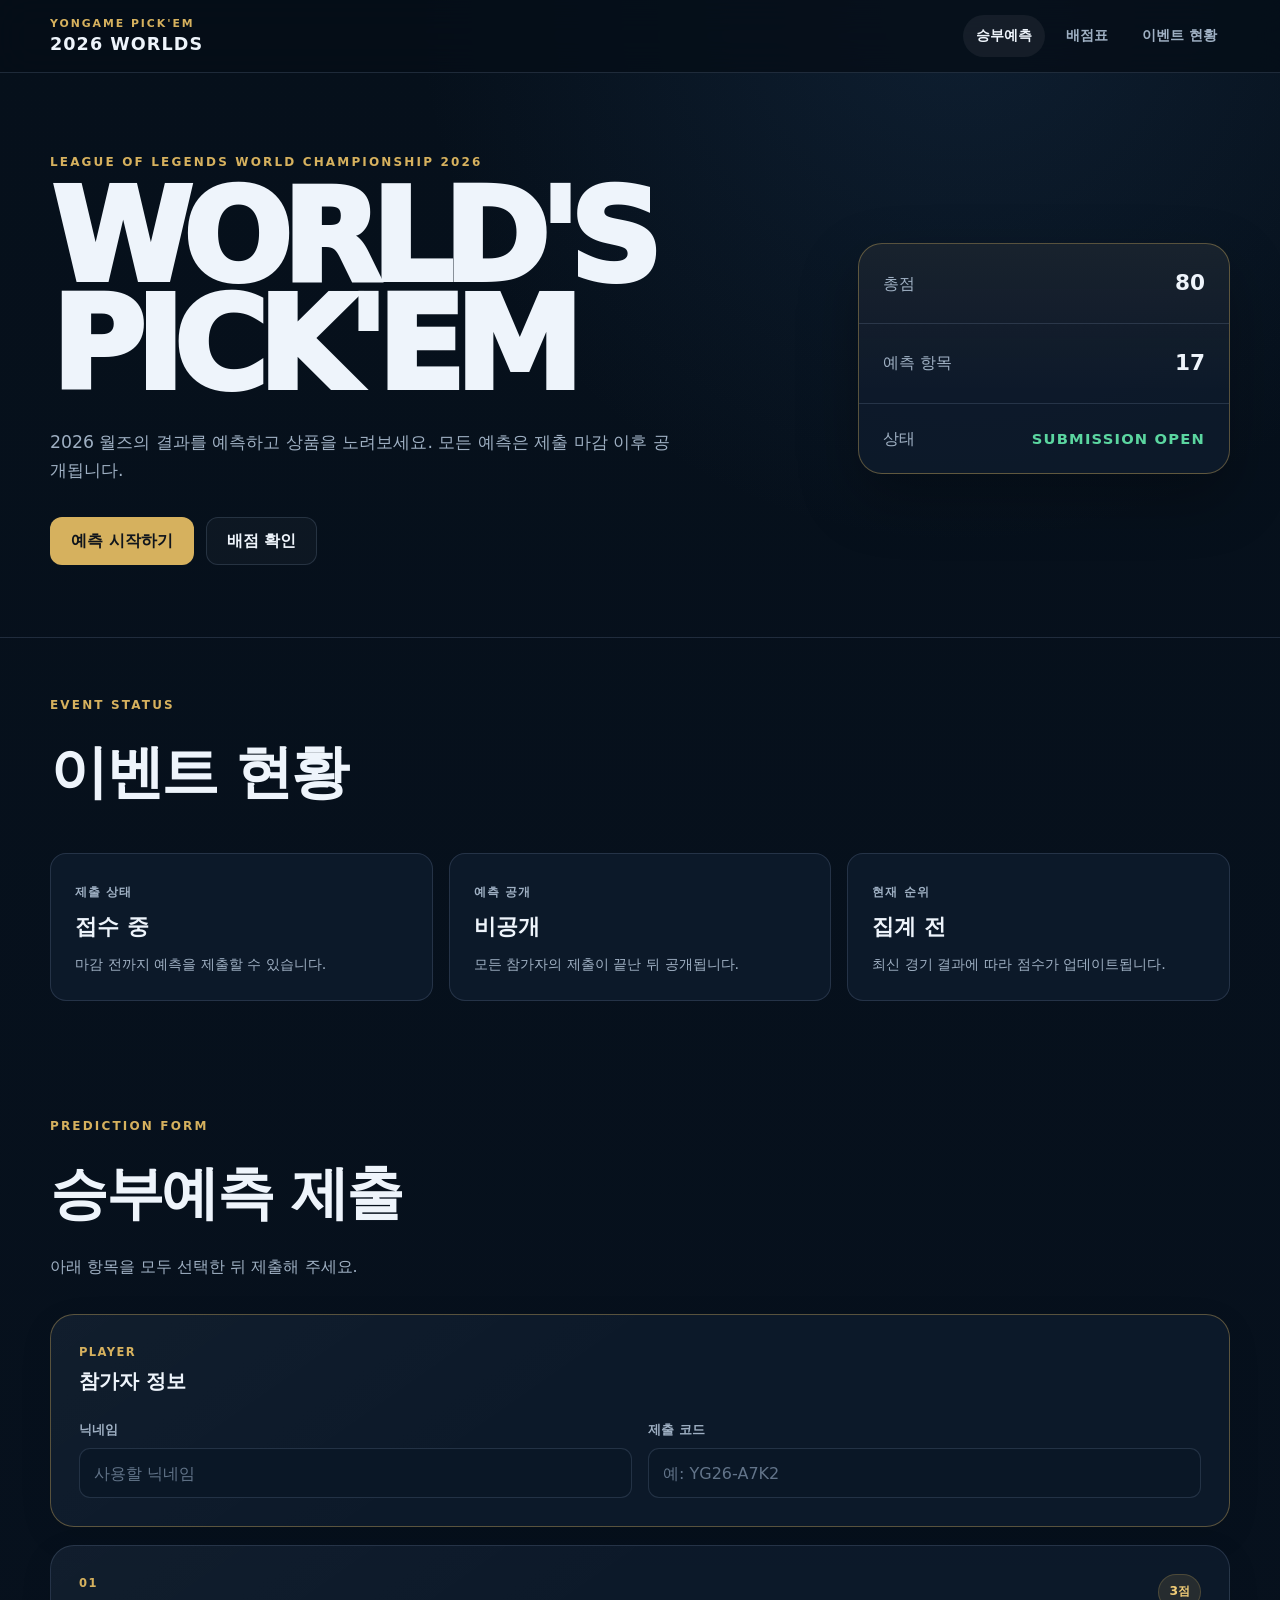
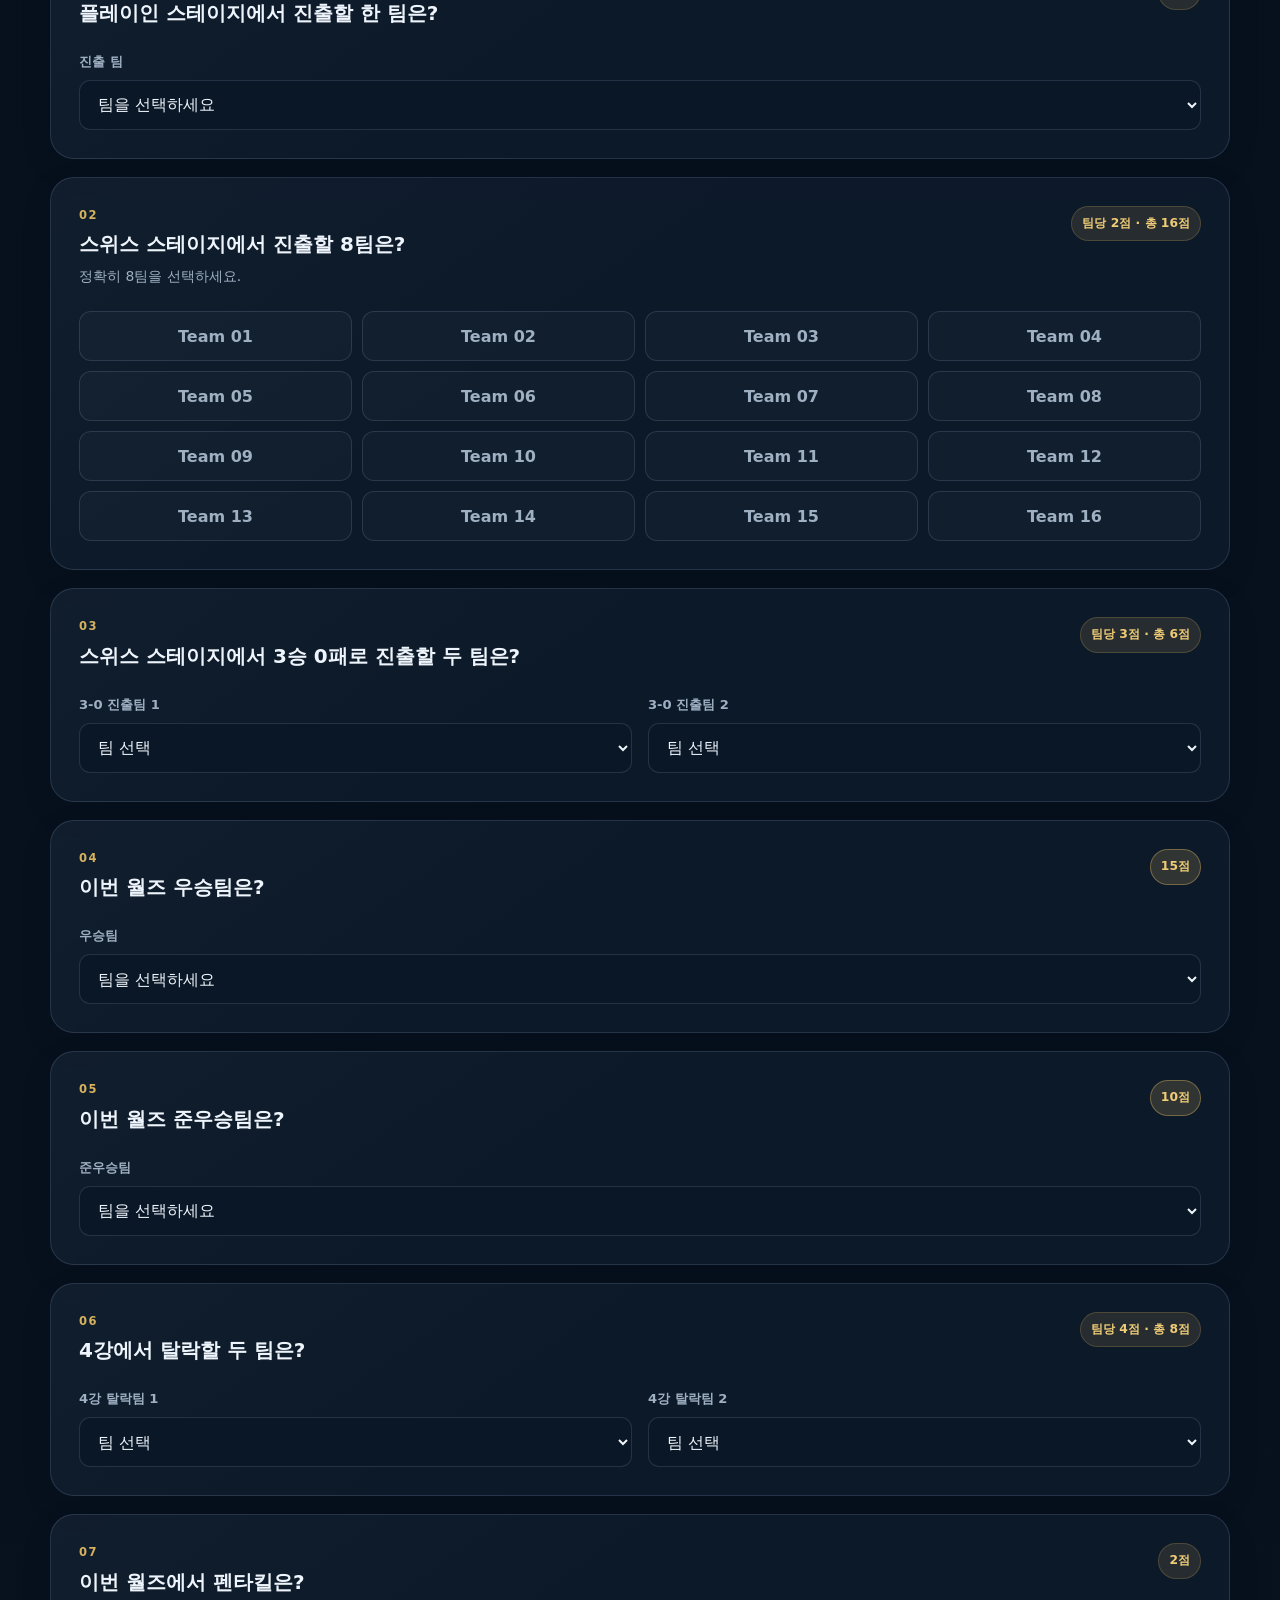
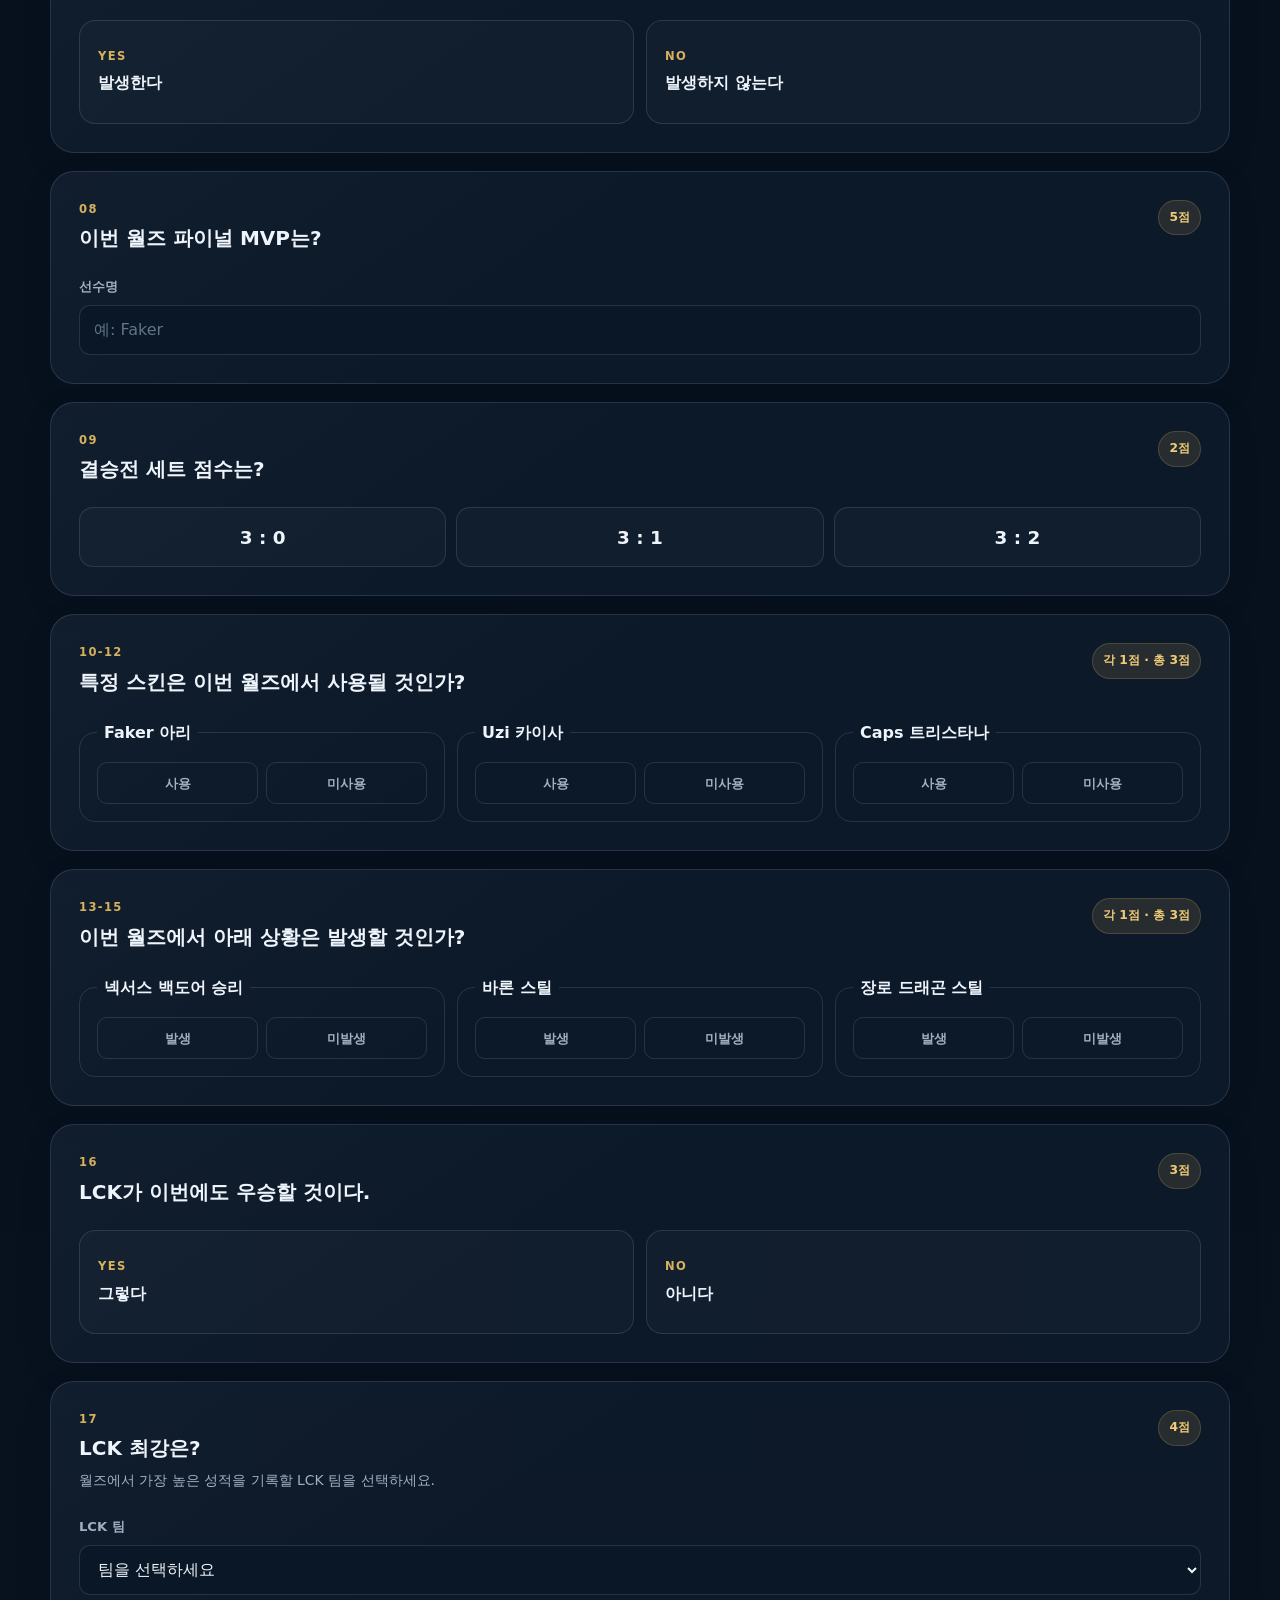
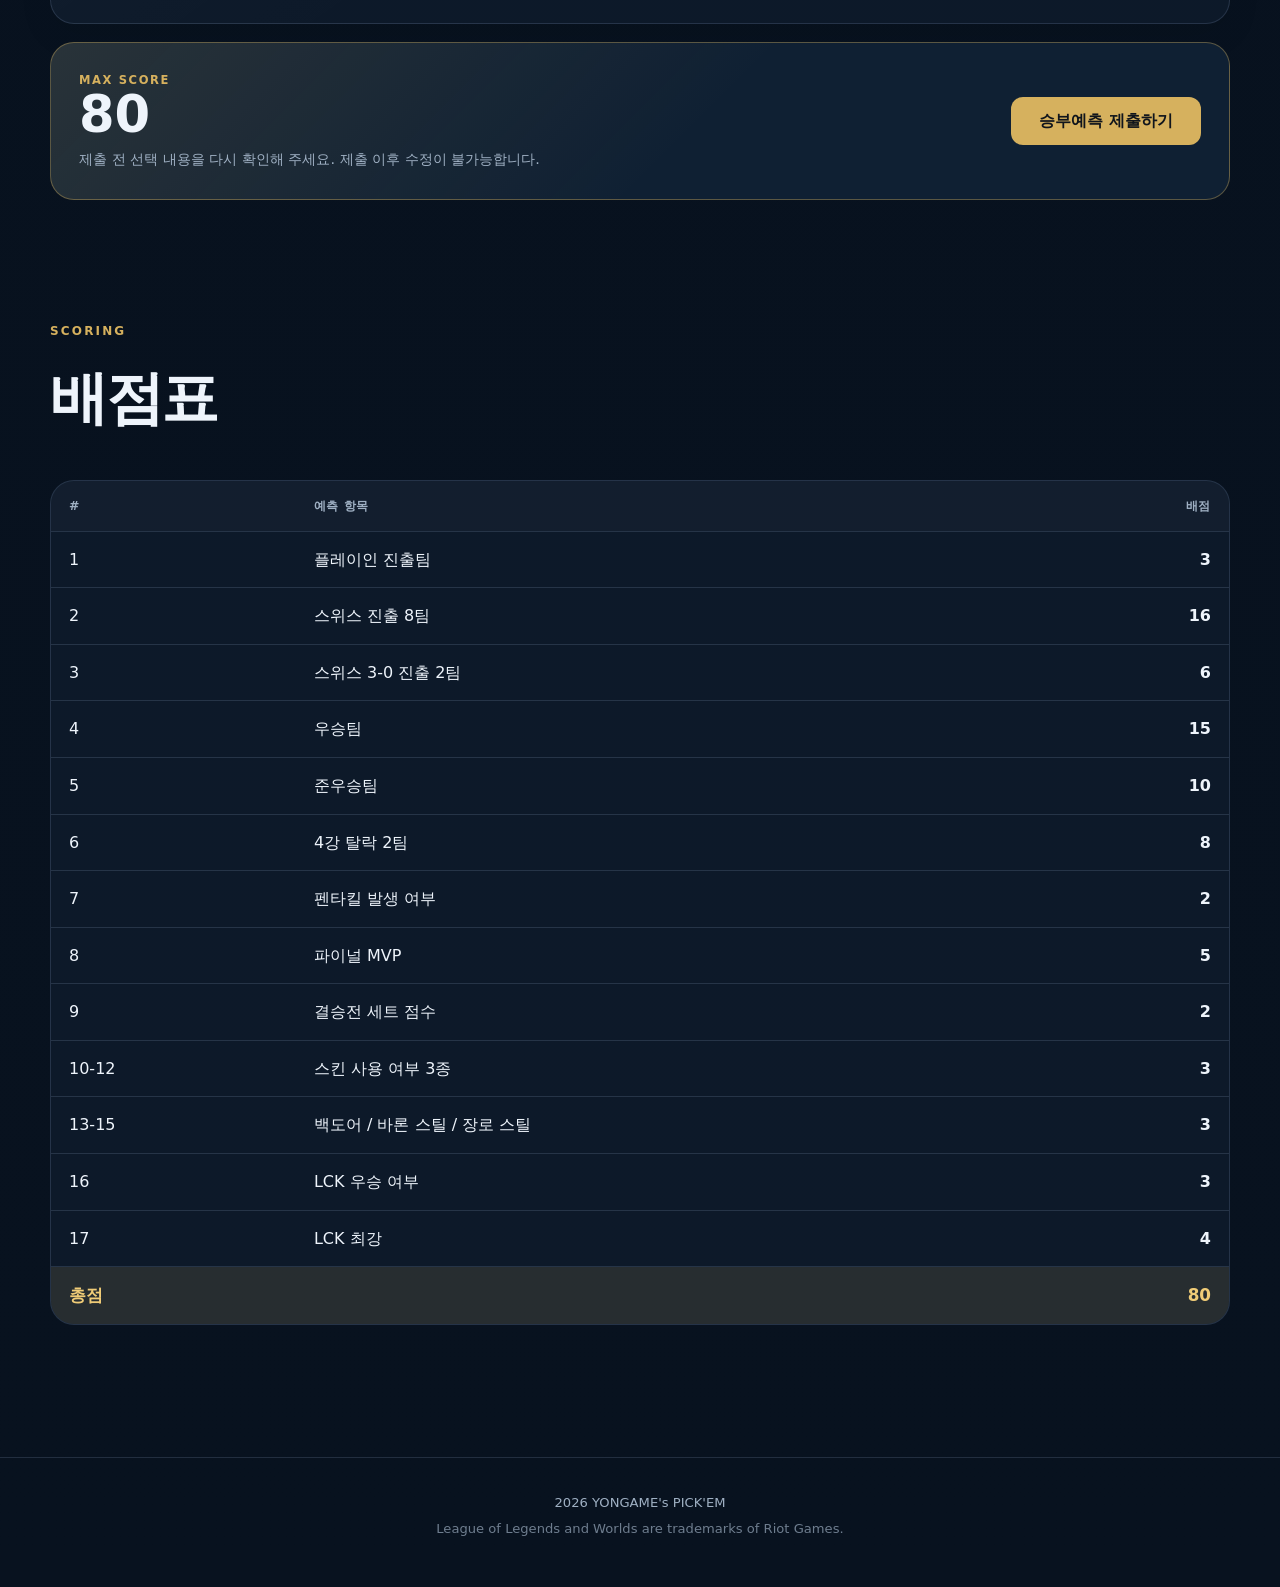
==== commit 4a1c39e5: "v2" ====
--- a/index.html
+++ b/index.html
@@ -3,8 +3,8 @@
 <head>
   <meta charset="UTF-8" />
   <meta name="viewport" content="width=device-width, initial-scale=1.0" />
-  <meta name="description" content="2026 League of Legends World Championship 동아리 승부예측 이벤트" />
-  <title>2026 WORLDS PICK'EM</title>
+  <meta name="description" content="2026 League of Legends World Championship 승부예측 이벤트" />
+  <title>2026 YONGAME's PICK'EM</title>
   <link rel="stylesheet" href="styles.css" />
 </head>
 
@@ -12,7 +12,7 @@
   <header class="site-header">
     <div class="header-inner">
       <a class="brand" href="#top" aria-label="2026 Worlds Pick'em 홈">
-        <span class="brand-kicker">CLUB PICK'EM</span>
+        <span class="brand-kicker">YONGAME PICK'EM</span>
         <span class="brand-title">2026 WORLDS</span>
       </a>
 
@@ -31,7 +31,7 @@
           <p class="eyebrow">LEAGUE OF LEGENDS WORLD CHAMPIONSHIP 2026</p>
           <h1>WORLD'S<br />PICK'EM</h1>
           <p class="hero-description">
-            2026 월즈의 결과를 예측하고 동아리원들과 점수를 겨뤄보세요.
+            2026 월즈의 결과를 예측하고 상품을 노려보세요.
             모든 예측은 제출 마감 이후 공개됩니다.
           </p>
 
@@ -80,7 +80,7 @@
         <article class="status-card">
           <span class="status-label">현재 순위</span>
           <strong class="status-value">집계 전</strong>
-          <p>경기 결과 입력 이후 자동으로 점수를 계산할 예정입니다.</p>
+          <p>최신 경기 결과에 따라 점수가 업데이트됩니다.</p>
         </article>
       </div>
     </section>
@@ -91,7 +91,6 @@
         <h2>승부예측 제출</h2>
         <p class="section-description">
           아래 항목을 모두 선택한 뒤 제출해 주세요.
-          실제 저장 기능은 JavaScript와 Google Apps Script 연결 단계에서 추가할 수 있습니다.
         </p>
       </div>
 
@@ -295,7 +294,7 @@
           <div class="form-block-header">
             <div>
               <span class="question-number">07</span>
-              <h3>이번 월즈에서 펜타킬은 발생할 것인가?</h3>
+              <h3>이번 월즈에서 펜타킬은?</h3>
             </div>
             <span class="score-chip">2점</span>
           </div>
@@ -348,7 +347,7 @@
         <section class="form-block">
           <div class="form-block-header">
             <div>
-              <span class="question-number">10–12</span>
+              <span class="question-number">10-12</span>
               <h3>특정 스킨은 이번 월즈에서 사용될 것인가?</h3>
             </div>
             <span class="score-chip">각 1점 · 총 3점</span>
@@ -384,7 +383,7 @@
         <section class="form-block">
           <div class="form-block-header">
             <div>
-              <span class="question-number">13–15</span>
+              <span class="question-number">13-15</span>
               <h3>이번 월즈에서 아래 상황은 발생할 것인가?</h3>
             </div>
             <span class="score-chip">각 1점 · 총 3점</span>
@@ -468,7 +467,7 @@
             <strong class="submit-total">80</strong>
             <p>
               제출 전 선택 내용을 다시 확인해 주세요.
-              제출 이후 수정 허용 여부는 운영 규칙에 따라 결정할 수 있습니다.
+              제출 이후 수정이 불가능합니다.
             </p>
           </div>
 
@@ -504,8 +503,8 @@
             <tr><td>7</td><td>펜타킬 발생 여부</td><td>2</td></tr>
             <tr><td>8</td><td>파이널 MVP</td><td>5</td></tr>
             <tr><td>9</td><td>결승전 세트 점수</td><td>2</td></tr>
-            <tr><td>10–12</td><td>스킨 사용 여부 3종</td><td>3</td></tr>
-            <tr><td>13–15</td><td>백도어 / 바론 스틸 / 장로 스틸</td><td>3</td></tr>
+            <tr><td>10-12</td><td>스킨 사용 여부 3종</td><td>3</td></tr>
+            <tr><td>13-15</td><td>백도어 / 바론 스틸 / 장로 스틸</td><td>3</td></tr>
             <tr><td>16</td><td>LCK 우승 여부</td><td>3</td></tr>
             <tr><td>17</td><td>LCK 최강</td><td>4</td></tr>
           </tbody>
@@ -521,7 +520,7 @@
   </main>
 
   <footer class="site-footer">
-    <p>2026 WORLDS PICK'EM · CLUB EVENT</p>
+    <p>2026 YONGAME's PICK'EM</p>
     <p class="footer-note">League of Legends and Worlds are trademarks of Riot Games.</p>
   </footer>
 </body>
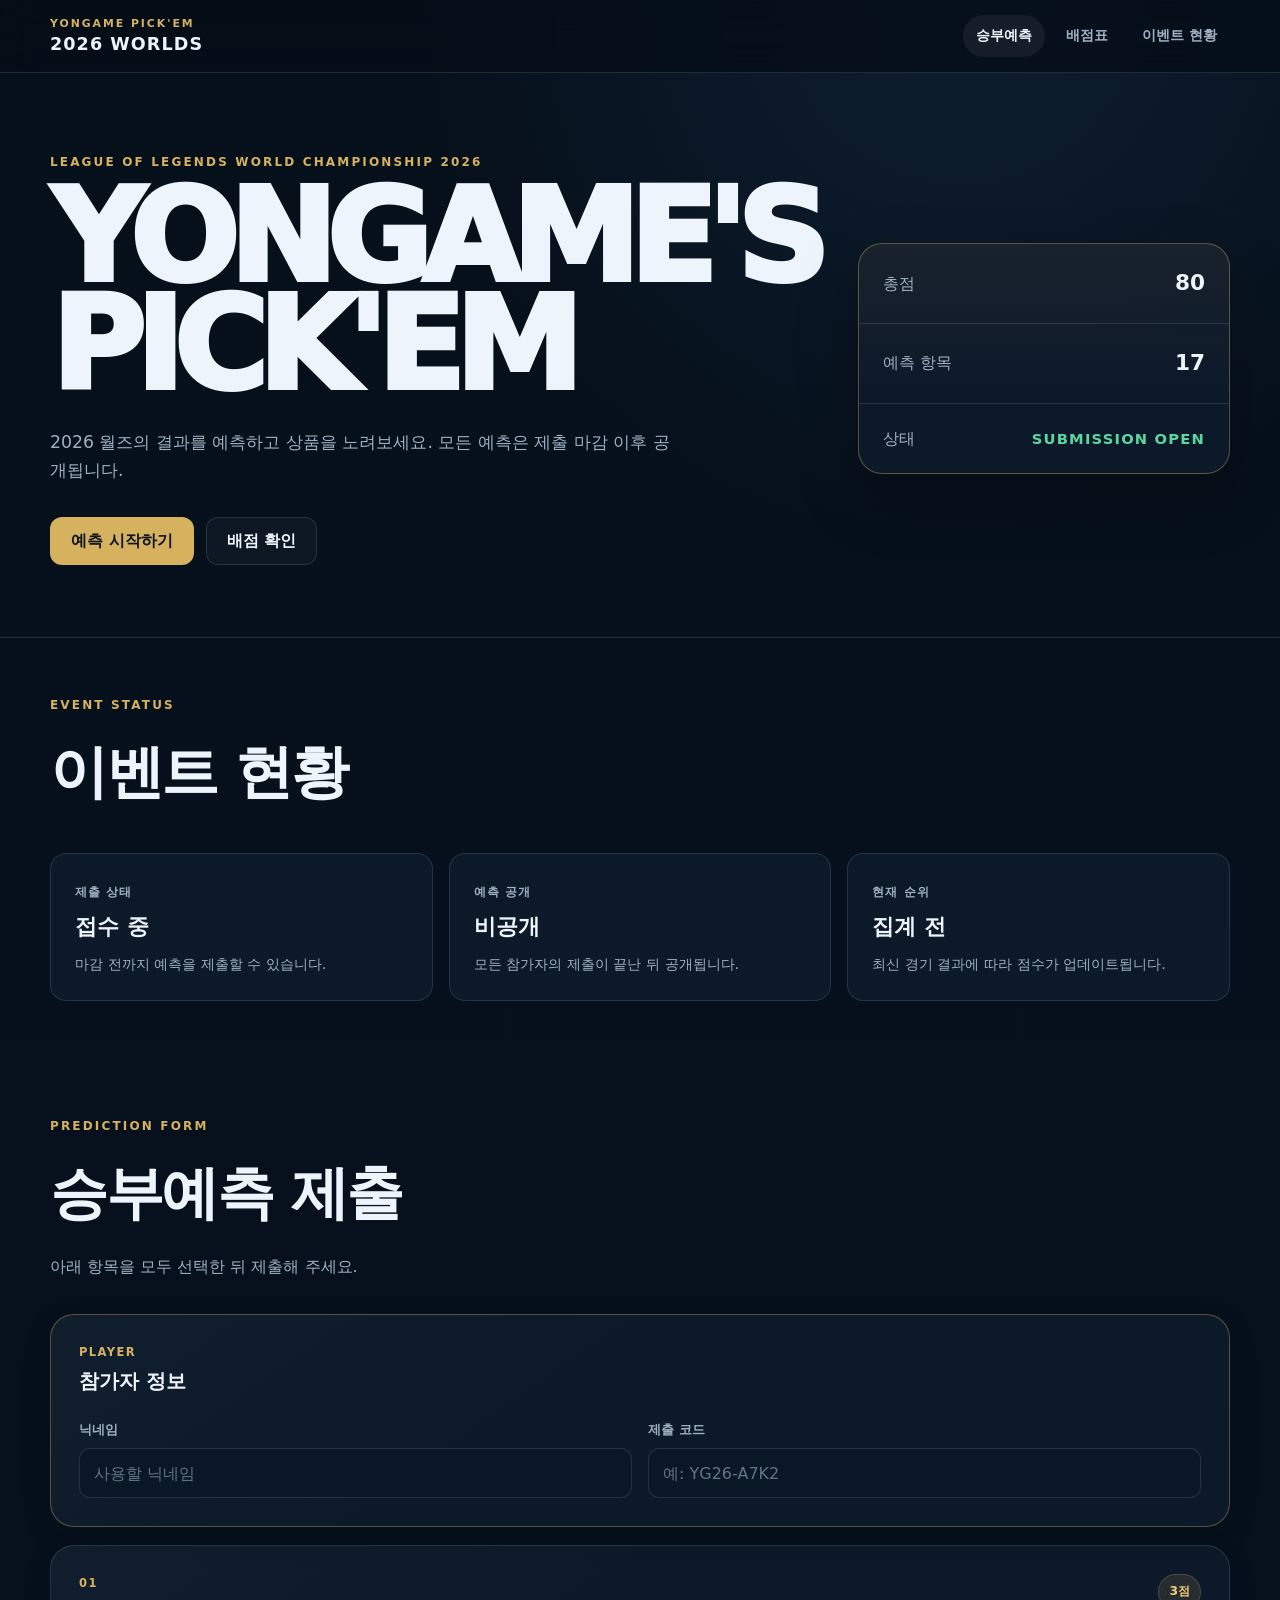
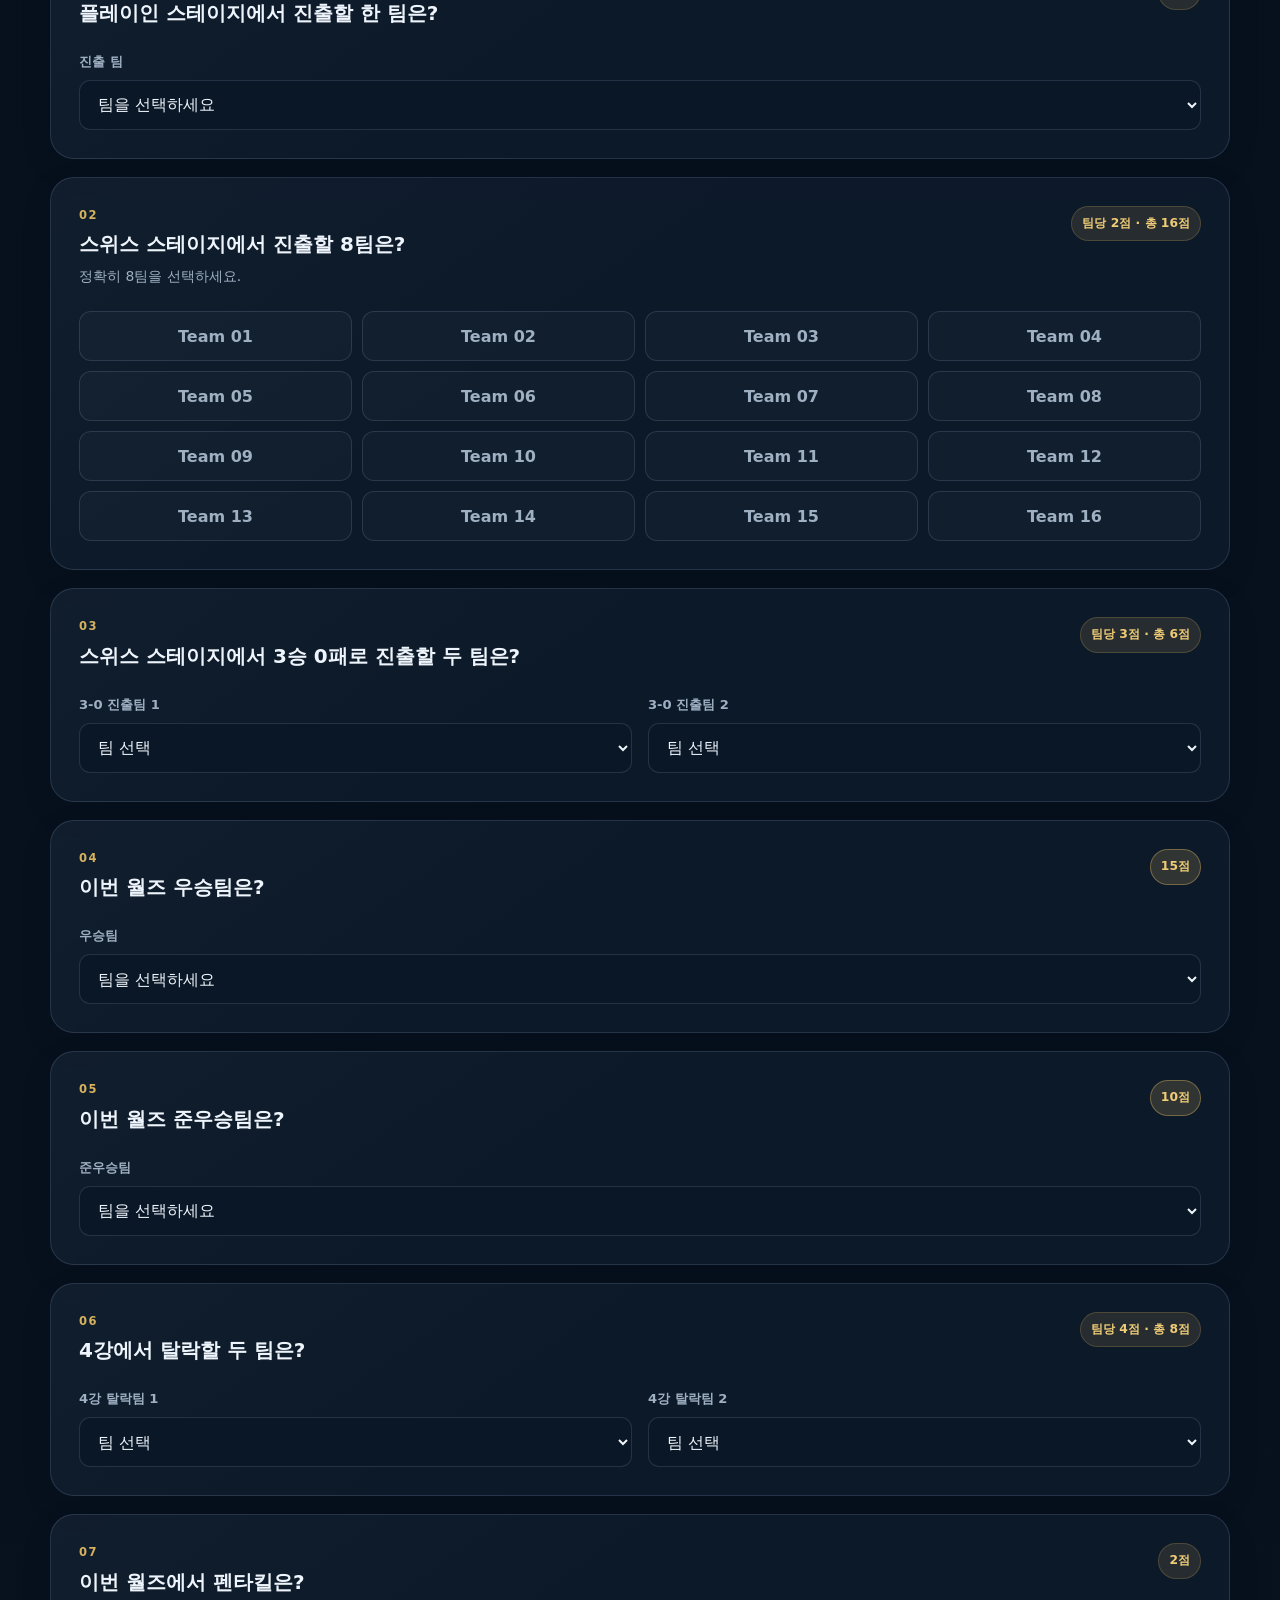
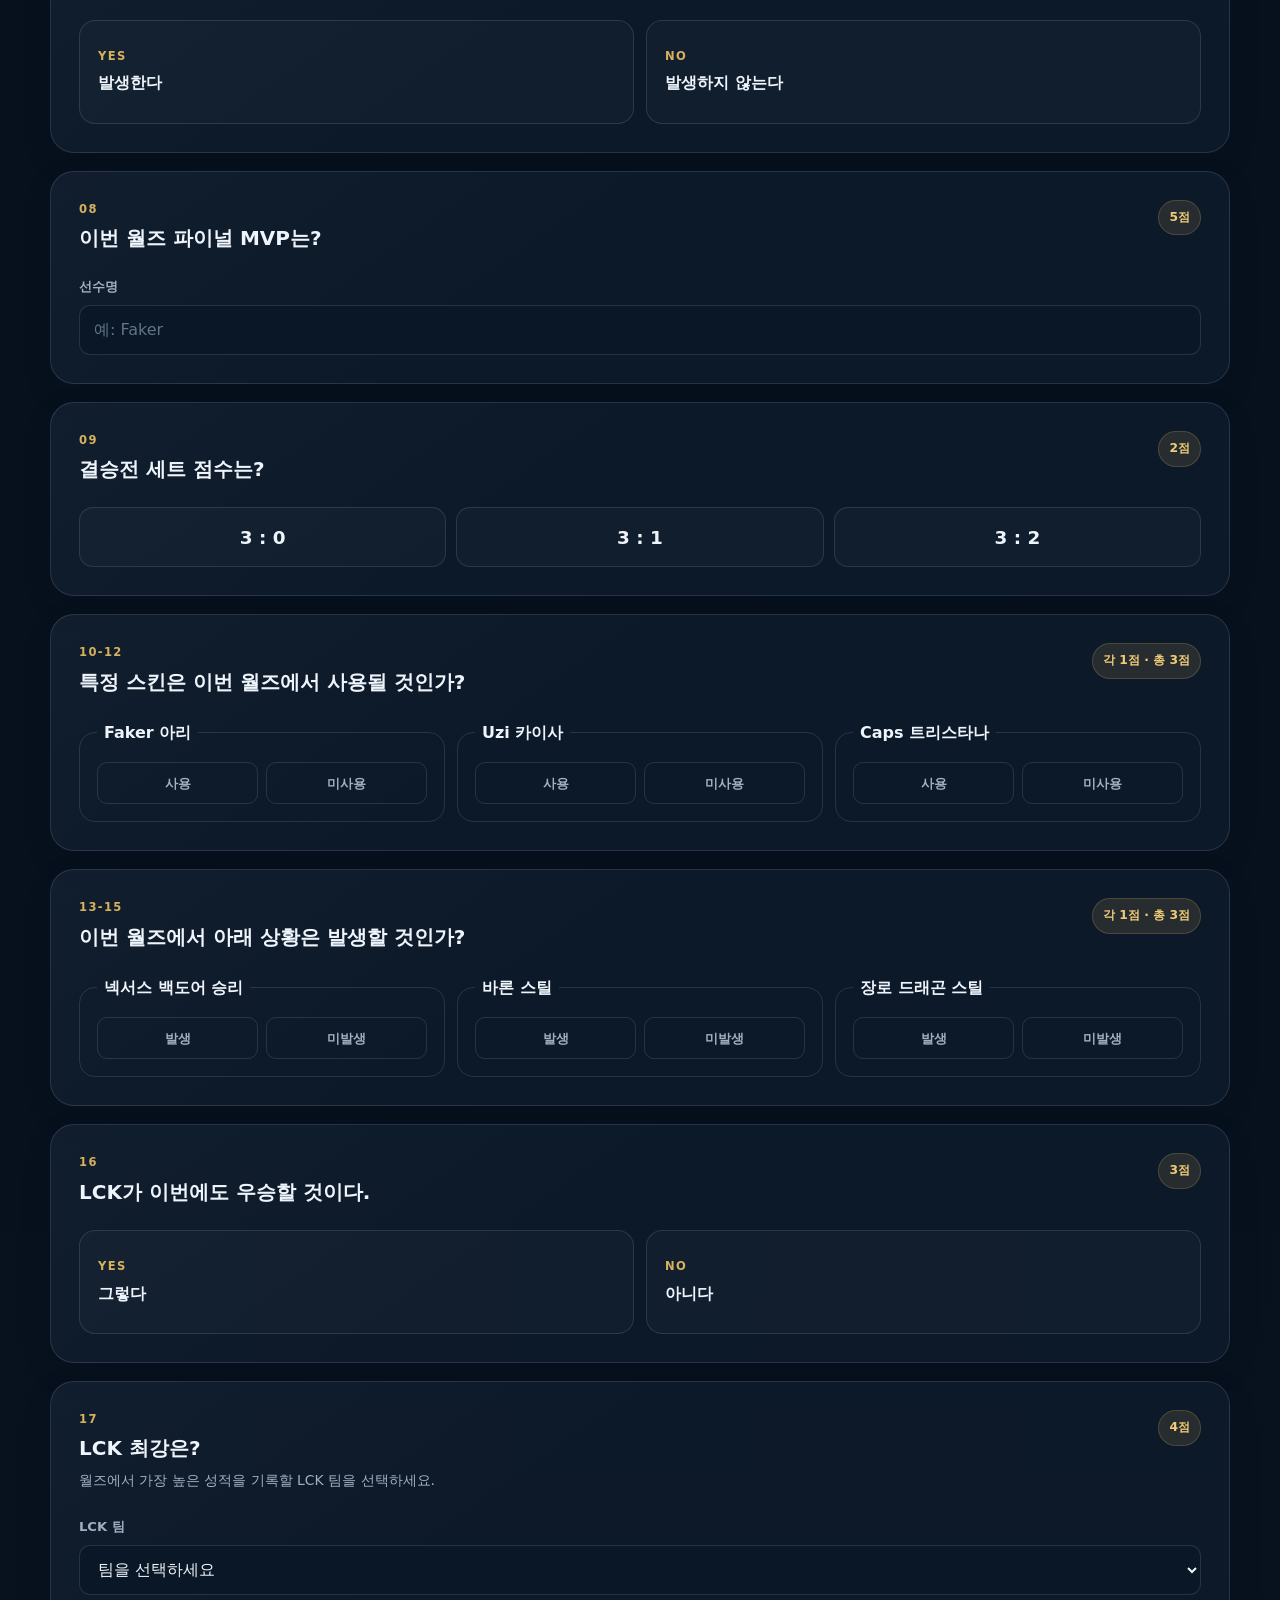
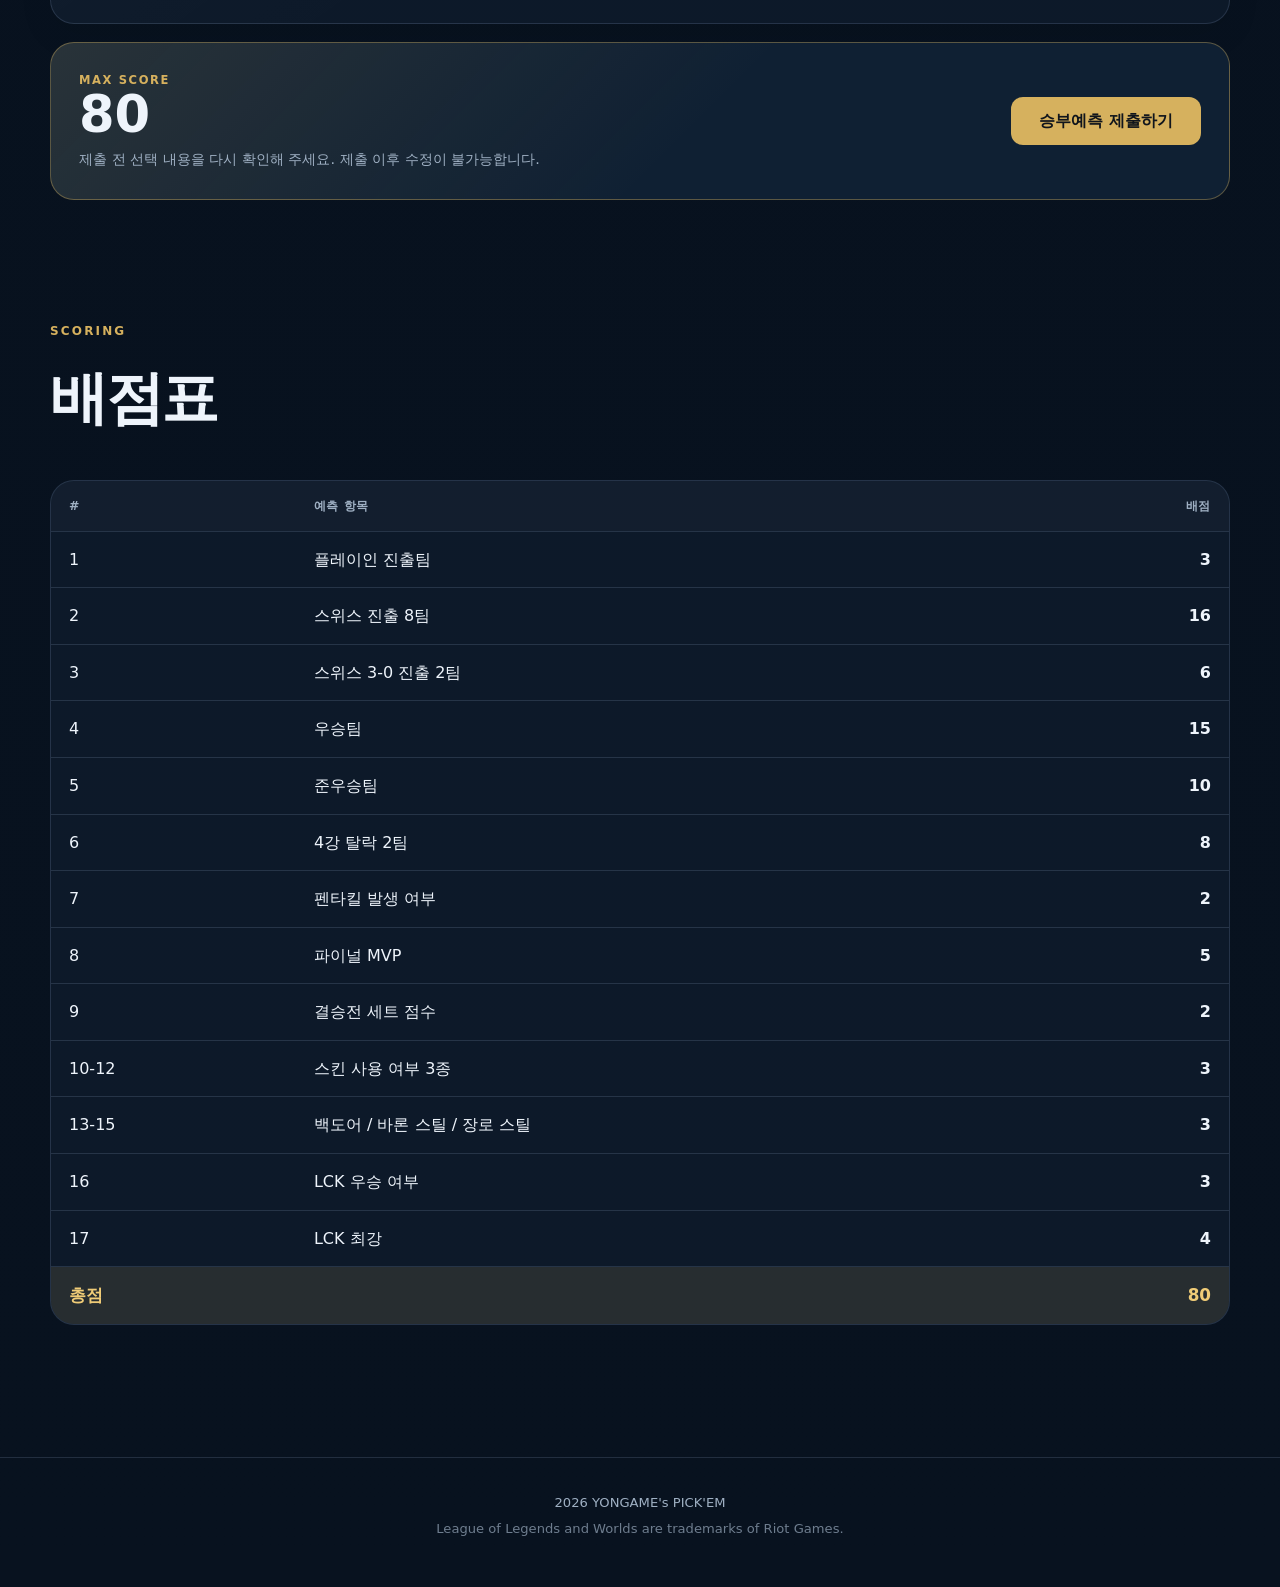
==== commit 68fea949: "v2" ====
--- a/index.html
+++ b/index.html
@@ -29,7 +29,7 @@
       <div class="hero-inner">
         <div class="hero-copy">
           <p class="eyebrow">LEAGUE OF LEGENDS WORLD CHAMPIONSHIP 2026</p>
-          <h1>WORLD'S<br />PICK'EM</h1>
+          <h1>YONGAME'S<br />PICK'EM</h1>
           <p class="hero-description">
             2026 월즈의 결과를 예측하고 상품을 노려보세요.
             모든 예측은 제출 마감 이후 공개됩니다.
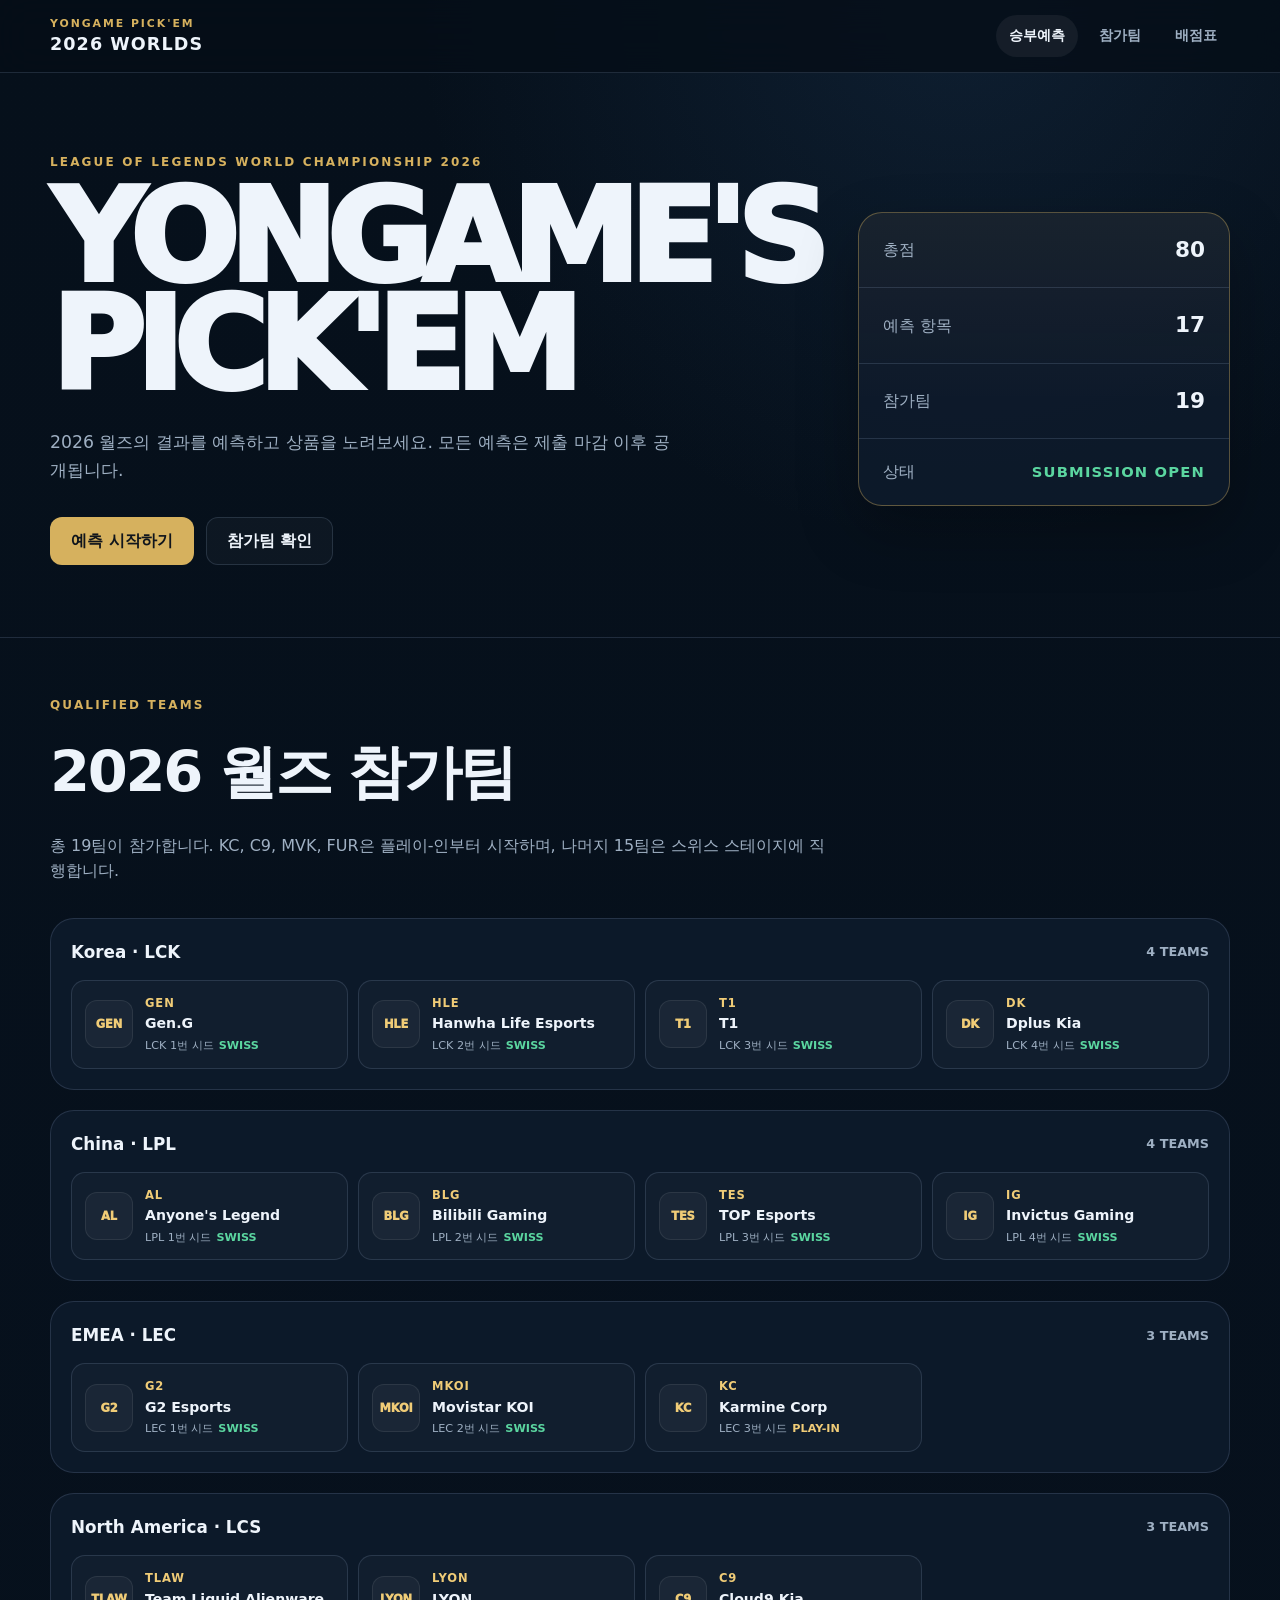
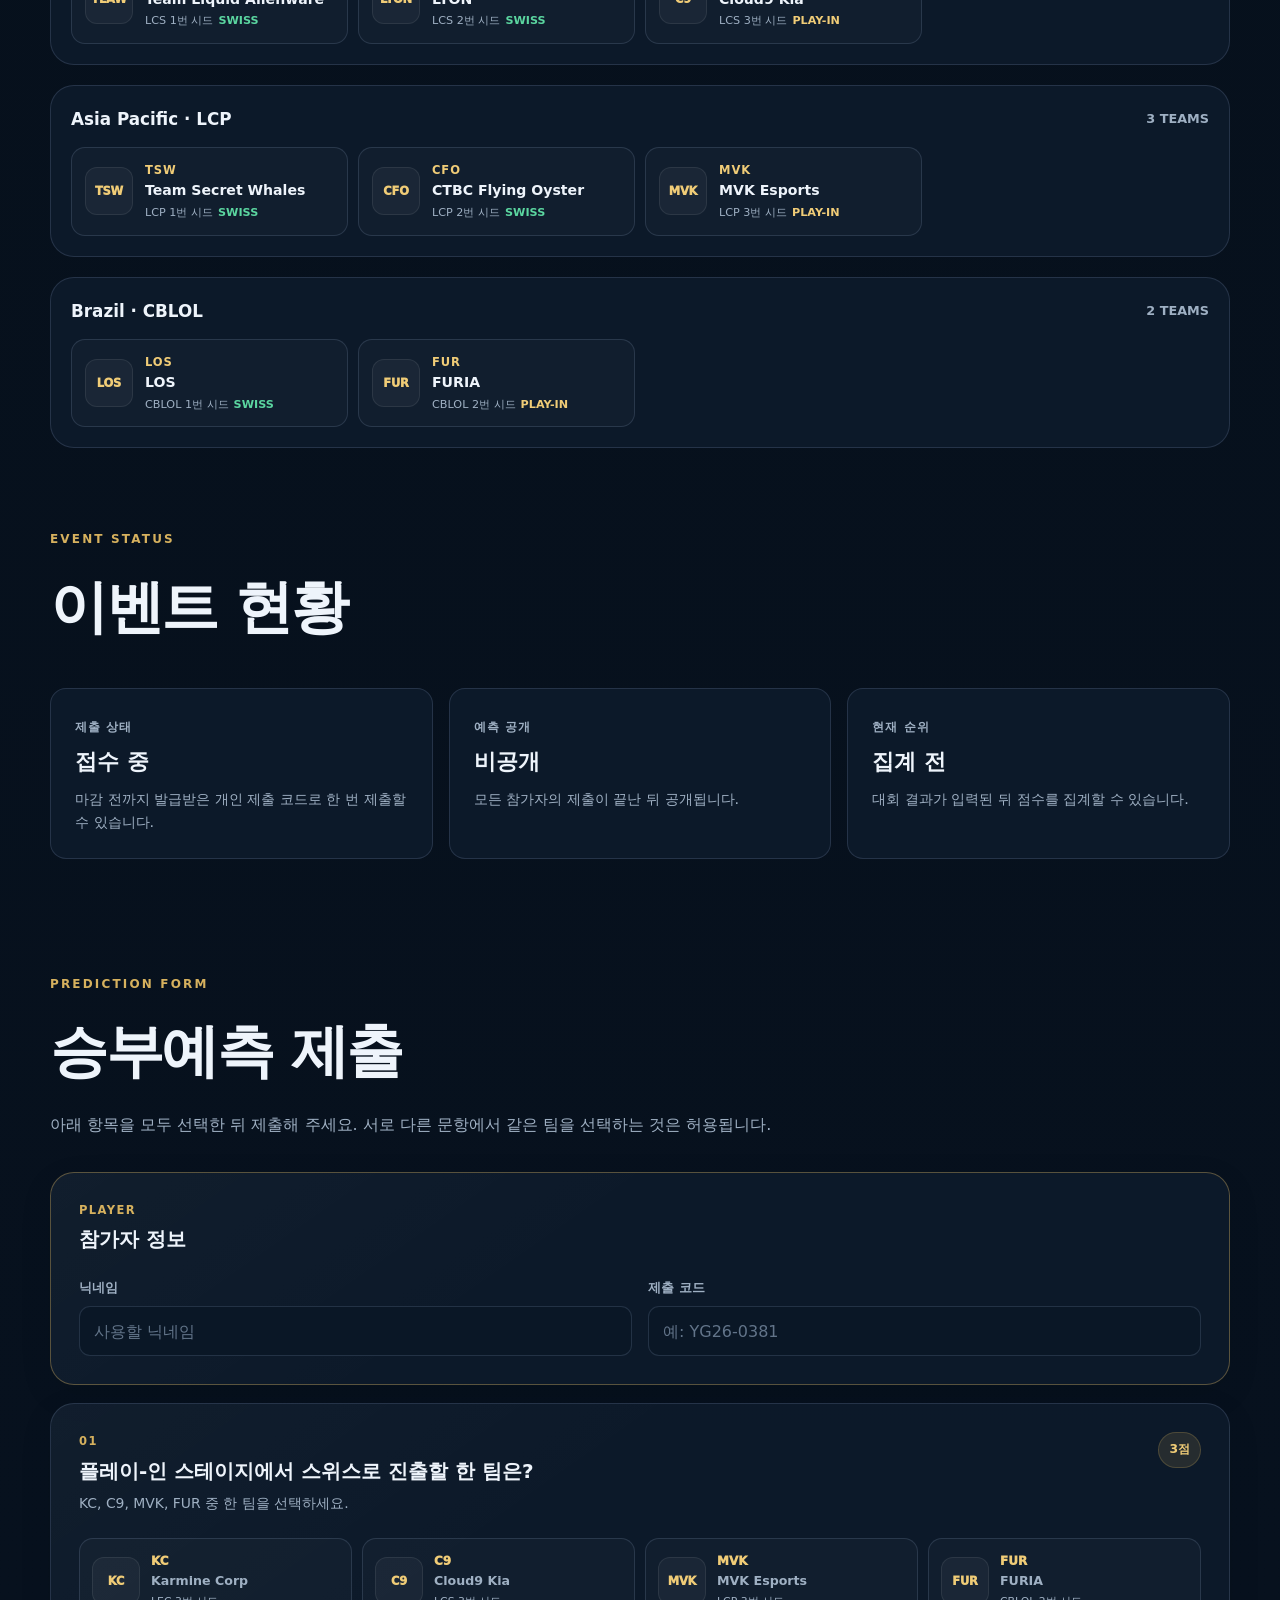
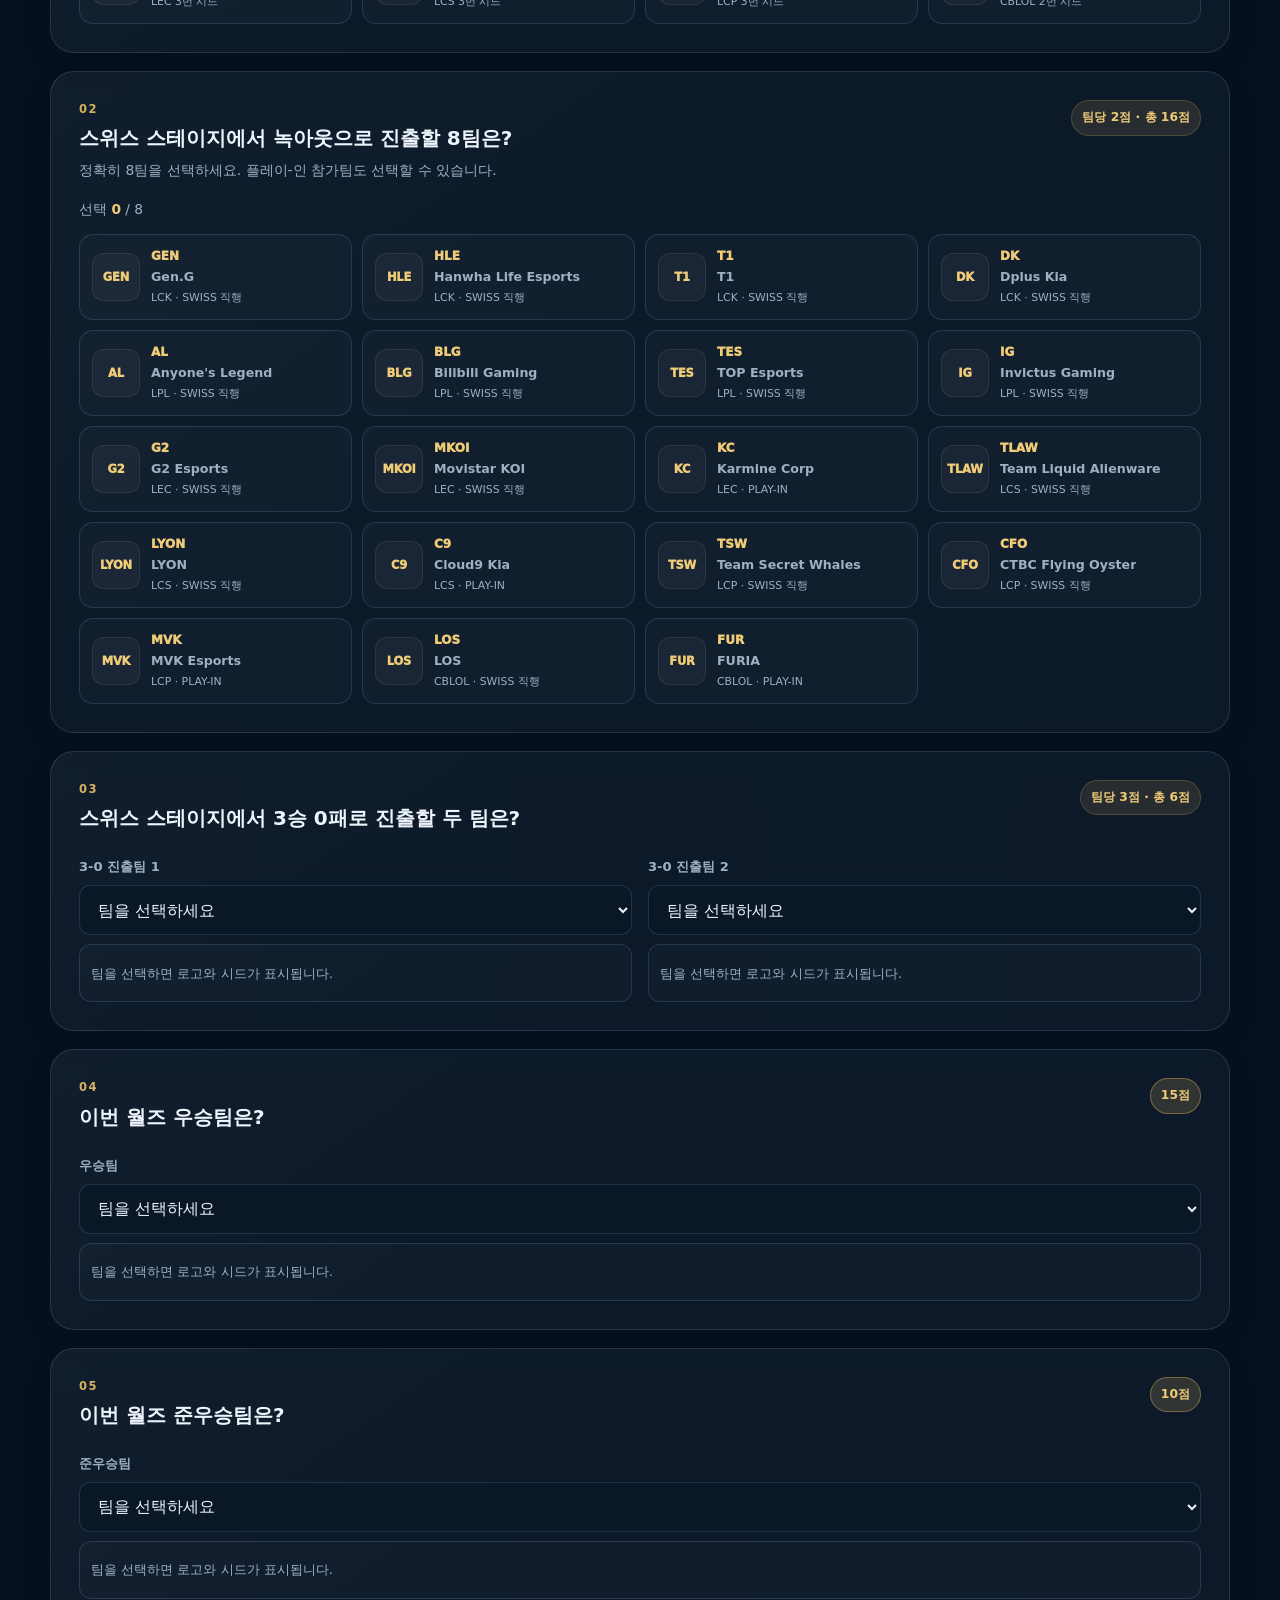
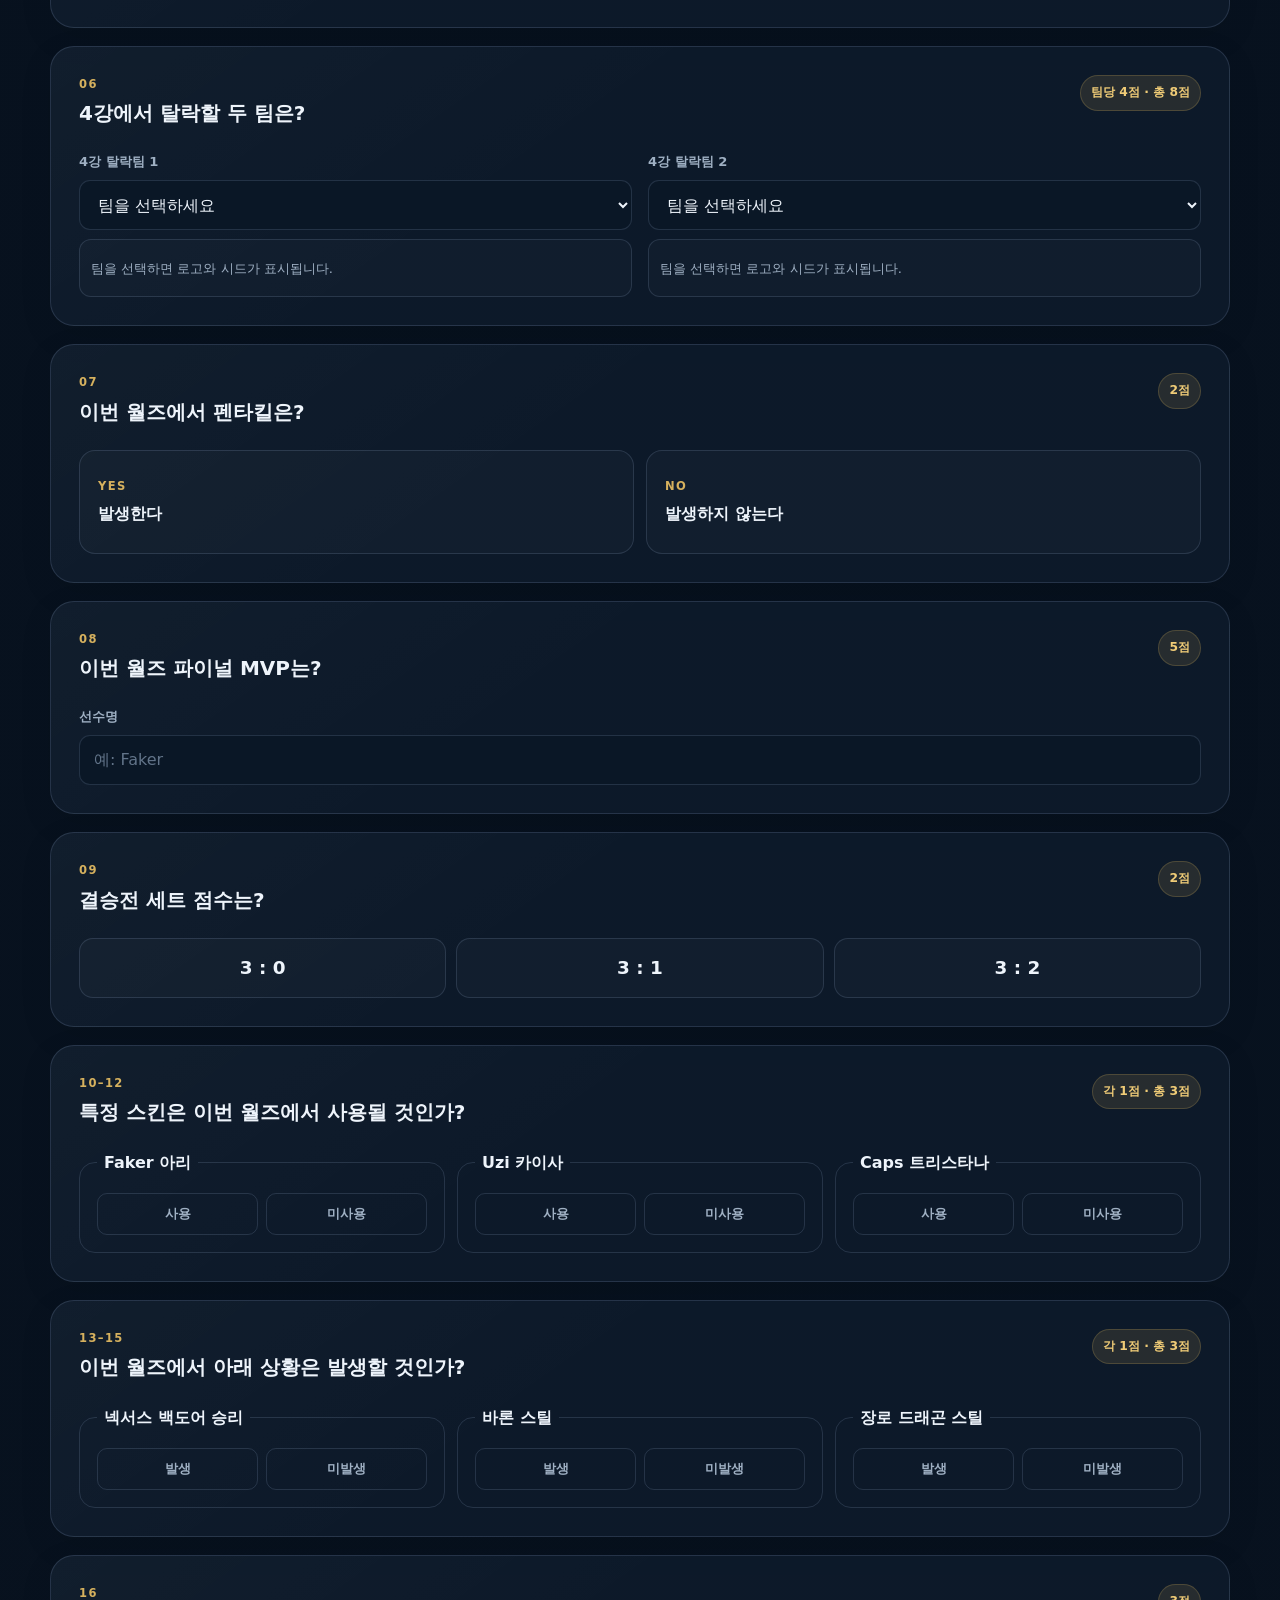
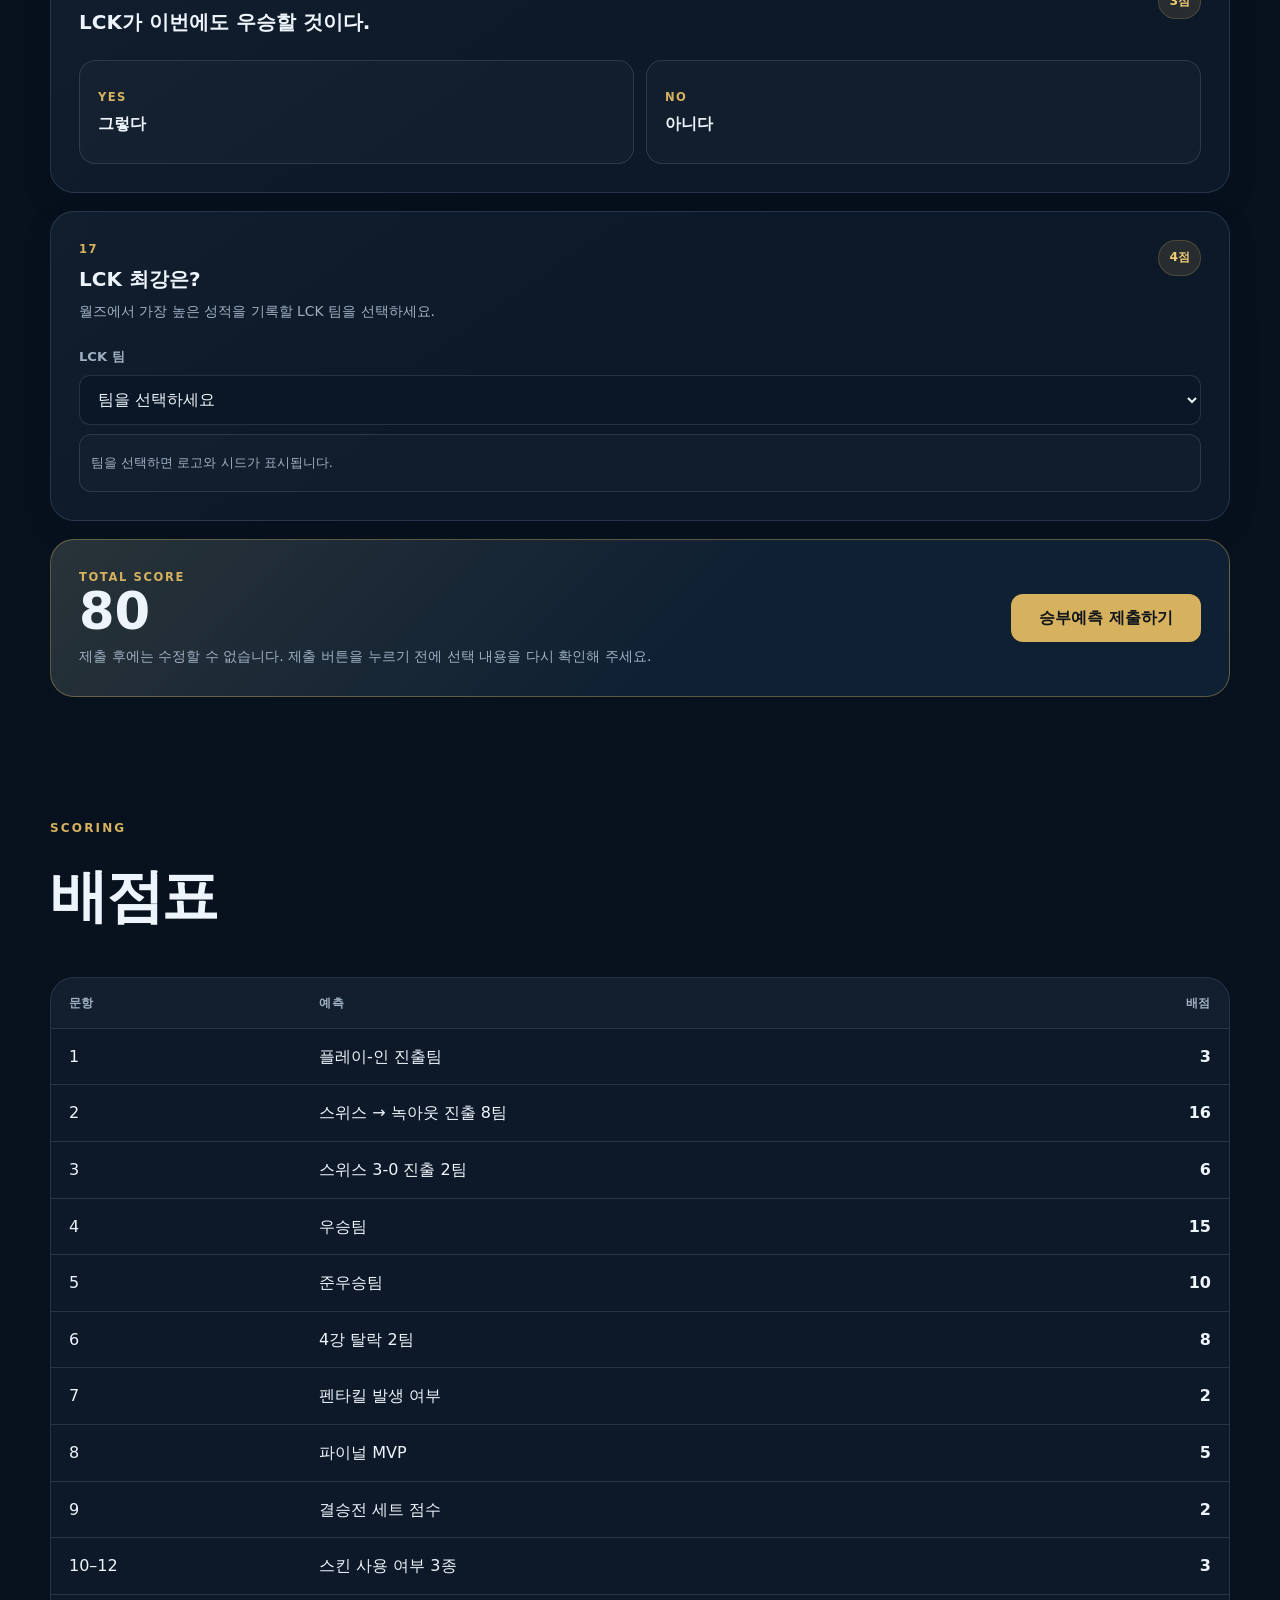
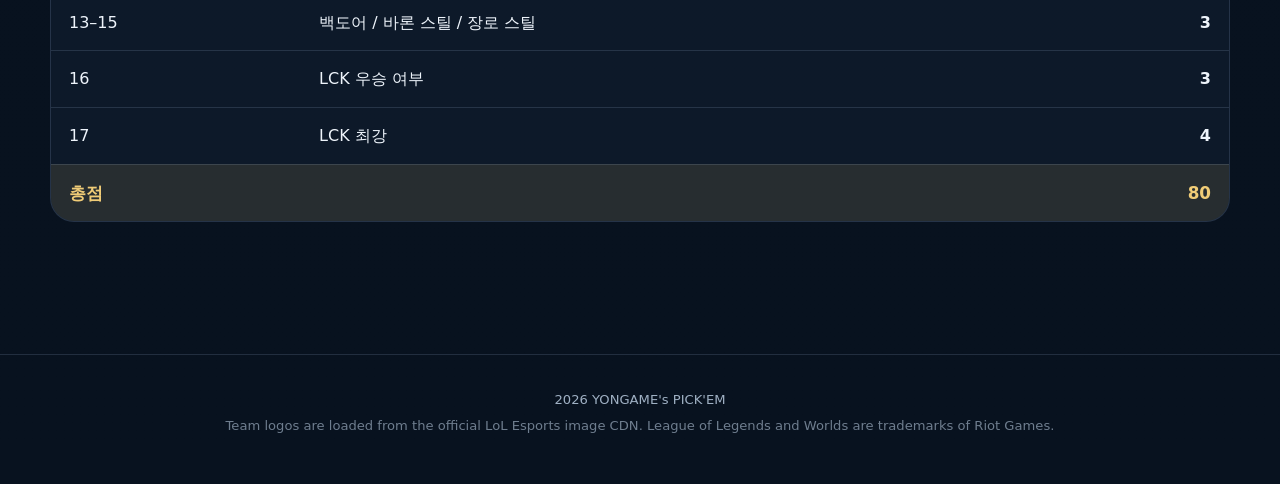
==== commit a8133ea2: "v2" ====
--- a/index.html
+++ b/index.html
@@ -3,9 +3,13 @@
 <head>
   <meta charset="UTF-8" />
   <meta name="viewport" content="width=device-width, initial-scale=1.0" />
-  <meta name="description" content="2026 League of Legends World Championship 승부예측 이벤트" />
+  <meta
+    name="description"
+    content="2026 League of Legends World Championship YONGAME 승부예측 이벤트"
+  />
   <title>2026 YONGAME's PICK'EM</title>
   <link rel="stylesheet" href="styles.css" />
+  <script src="script.js" defer></script>
 </head>
 
 <body>
@@ -18,8 +22,8 @@
 
       <nav class="top-nav" aria-label="주요 메뉴">
         <a class="nav-link active" href="#predict">승부예측</a>
+        <a class="nav-link" href="#teams">참가팀</a>
         <a class="nav-link" href="#rules">배점표</a>
-        <a class="nav-link" href="#status">이벤트 현황</a>
       </nav>
     </div>
   </header>
@@ -37,7 +41,7 @@
 
           <div class="hero-actions">
             <a class="button button-primary" href="#predict">예측 시작하기</a>
-            <a class="button button-secondary" href="#rules">배점 확인</a>
+            <a class="button button-secondary" href="#teams">참가팀 확인</a>
           </div>
         </div>
 
@@ -51,11 +55,28 @@
             <strong>17</strong>
           </div>
           <div class="hero-card-row">
+            <span>참가팀</span>
+            <strong>19</strong>
+          </div>
+          <div class="hero-card-row">
             <span>상태</span>
             <strong class="status-open">SUBMISSION OPEN</strong>
           </div>
         </aside>
       </div>
+    </section>
+
+    <section id="teams" class="section section-compact">
+      <div class="section-heading">
+        <p class="section-kicker">QUALIFIED TEAMS</p>
+        <h2>2026 월즈 참가팀</h2>
+        <p class="section-description">
+          총 19팀이 참가합니다. KC, C9, MVK, FUR은 플레이-인부터 시작하며,
+          나머지 15팀은 스위스 스테이지에 직행합니다.
+        </p>
+      </div>
+
+      <div id="team-roster" class="region-groups" aria-live="polite"></div>
     </section>
 
     <section id="status" class="section section-compact">
@@ -68,7 +89,7 @@
         <article class="status-card">
           <span class="status-label">제출 상태</span>
           <strong class="status-value">접수 중</strong>
-          <p>마감 전까지 예측을 제출할 수 있습니다.</p>
+          <p>마감 전까지 발급받은 개인 제출 코드로 한 번 제출할 수 있습니다.</p>
         </article>
 
         <article class="status-card">
@@ -80,7 +101,7 @@
         <article class="status-card">
           <span class="status-label">현재 순위</span>
           <strong class="status-value">집계 전</strong>
-          <p>최신 경기 결과에 따라 점수가 업데이트됩니다.</p>
+          <p>대회 결과가 입력된 뒤 점수를 집계할 수 있습니다.</p>
         </article>
       </div>
     </section>
@@ -91,6 +112,7 @@
         <h2>승부예측 제출</h2>
         <p class="section-description">
           아래 항목을 모두 선택한 뒤 제출해 주세요.
+          서로 다른 문항에서 같은 팀을 선택하는 것은 허용됩니다.
         </p>
       </div>
 
@@ -112,6 +134,7 @@
                 id="nickname"
                 placeholder="사용할 닉네임"
                 autocomplete="nickname"
+                maxlength="40"
                 required
               />
             </label>
@@ -122,7 +145,7 @@
                 type="password"
                 name="submitCode"
                 id="submitCode"
-                placeholder="예: YG26-A7K2"
+                placeholder="예: YG26-0381"
                 required
               />
             </label>
@@ -133,51 +156,37 @@
           <div class="form-block-header">
             <div>
               <span class="question-number">01</span>
-              <h3>플레이인 스테이지에서 진출할 한 팀은?</h3>
+              <h3>플레이-인 스테이지에서 스위스로 진출할 한 팀은?</h3>
+              <p class="question-note">KC, C9, MVK, FUR 중 한 팀을 선택하세요.</p>
             </div>
             <span class="score-chip">3점</span>
           </div>
 
-          <label class="field">
-            <span class="field-label">진출 팀</span>
-            <select name="playinTeam" id="playinTeam" required>
-              <option value="">팀을 선택하세요</option>
-              <option value="team-a">Team A</option>
-              <option value="team-b">Team B</option>
-              <option value="team-c">Team C</option>
-              <option value="team-d">Team D</option>
-            </select>
-          </label>
+          <div
+            id="playin-team-grid"
+            class="team-radio-grid"
+            role="radiogroup"
+            aria-label="플레이-인 진출팀"
+          ></div>
         </section>
 
         <section class="form-block">
           <div class="form-block-header">
             <div>
               <span class="question-number">02</span>
-              <h3>스위스 스테이지에서 진출할 8팀은?</h3>
-              <p class="question-note">정확히 8팀을 선택하세요.</p>
+              <h3>스위스 스테이지에서 녹아웃으로 진출할 8팀은?</h3>
+              <p class="question-note">
+                정확히 8팀을 선택하세요. 플레이-인 참가팀도 선택할 수 있습니다.
+              </p>
             </div>
             <span class="score-chip">팀당 2점 · 총 16점</span>
           </div>
 
-          <div class="team-checkbox-grid">
-            <label class="check-card"><input type="checkbox" name="swissTeams" value="team-01" /><span>Team 01</span></label>
-            <label class="check-card"><input type="checkbox" name="swissTeams" value="team-02" /><span>Team 02</span></label>
-            <label class="check-card"><input type="checkbox" name="swissTeams" value="team-03" /><span>Team 03</span></label>
-            <label class="check-card"><input type="checkbox" name="swissTeams" value="team-04" /><span>Team 04</span></label>
-            <label class="check-card"><input type="checkbox" name="swissTeams" value="team-05" /><span>Team 05</span></label>
-            <label class="check-card"><input type="checkbox" name="swissTeams" value="team-06" /><span>Team 06</span></label>
-            <label class="check-card"><input type="checkbox" name="swissTeams" value="team-07" /><span>Team 07</span></label>
-            <label class="check-card"><input type="checkbox" name="swissTeams" value="team-08" /><span>Team 08</span></label>
-            <label class="check-card"><input type="checkbox" name="swissTeams" value="team-09" /><span>Team 09</span></label>
-            <label class="check-card"><input type="checkbox" name="swissTeams" value="team-10" /><span>Team 10</span></label>
-            <label class="check-card"><input type="checkbox" name="swissTeams" value="team-11" /><span>Team 11</span></label>
-            <label class="check-card"><input type="checkbox" name="swissTeams" value="team-12" /><span>Team 12</span></label>
-            <label class="check-card"><input type="checkbox" name="swissTeams" value="team-13" /><span>Team 13</span></label>
-            <label class="check-card"><input type="checkbox" name="swissTeams" value="team-14" /><span>Team 14</span></label>
-            <label class="check-card"><input type="checkbox" name="swissTeams" value="team-15" /><span>Team 15</span></label>
-            <label class="check-card"><input type="checkbox" name="swissTeams" value="team-16" /><span>Team 16</span></label>
-          </div>
+          <div class="selection-counter" aria-live="polite">
+            선택 <strong id="swiss-selection-count">0</strong> / 8
+          </div>
+
+          <div id="swiss-team-grid" class="team-checkbox-grid"></div>
         </section>
 
         <section class="form-block">
@@ -190,27 +199,31 @@
           </div>
 
           <div class="field-grid two-columns">
-            <label class="field">
-              <span class="field-label">3-0 진출팀 1</span>
-              <select name="threeZeroTeam1" required>
-                <option value="">팀 선택</option>
-                <option>Team 01</option><option>Team 02</option><option>Team 03</option><option>Team 04</option>
-                <option>Team 05</option><option>Team 06</option><option>Team 07</option><option>Team 08</option>
-                <option>Team 09</option><option>Team 10</option><option>Team 11</option><option>Team 12</option>
-                <option>Team 13</option><option>Team 14</option><option>Team 15</option><option>Team 16</option>
-              </select>
-            </label>
-
-            <label class="field">
-              <span class="field-label">3-0 진출팀 2</span>
-              <select name="threeZeroTeam2" required>
-                <option value="">팀 선택</option>
-                <option>Team 01</option><option>Team 02</option><option>Team 03</option><option>Team 04</option>
-                <option>Team 05</option><option>Team 06</option><option>Team 07</option><option>Team 08</option>
-                <option>Team 09</option><option>Team 10</option><option>Team 11</option><option>Team 12</option>
-                <option>Team 13</option><option>Team 14</option><option>Team 15</option><option>Team 16</option>
-              </select>
-            </label>
+            <div class="team-select-field">
+              <label class="field" for="threeZeroTeam1">
+                <span class="field-label">3-0 진출팀 1</span>
+                <select
+                  name="threeZeroTeam1"
+                  id="threeZeroTeam1"
+                  data-team-source="all"
+                  required
+                ></select>
+              </label>
+              <div class="team-select-preview" data-preview-for="threeZeroTeam1"></div>
+            </div>
+
+            <div class="team-select-field">
+              <label class="field" for="threeZeroTeam2">
+                <span class="field-label">3-0 진출팀 2</span>
+                <select
+                  name="threeZeroTeam2"
+                  id="threeZeroTeam2"
+                  data-team-source="all"
+                  required
+                ></select>
+              </label>
+              <div class="team-select-preview" data-preview-for="threeZeroTeam2"></div>
+            </div>
           </div>
         </section>
 
@@ -223,16 +236,13 @@
             <span class="score-chip score-chip-large">15점</span>
           </div>
 
-          <label class="field">
-            <span class="field-label">우승팀</span>
-            <select name="champion" required>
-              <option value="">팀을 선택하세요</option>
-              <option>Team 01</option><option>Team 02</option><option>Team 03</option><option>Team 04</option>
-              <option>Team 05</option><option>Team 06</option><option>Team 07</option><option>Team 08</option>
-              <option>Team 09</option><option>Team 10</option><option>Team 11</option><option>Team 12</option>
-              <option>Team 13</option><option>Team 14</option><option>Team 15</option><option>Team 16</option>
-            </select>
-          </label>
+          <div class="team-select-field">
+            <label class="field" for="champion">
+              <span class="field-label">우승팀</span>
+              <select name="champion" id="champion" data-team-source="all" required></select>
+            </label>
+            <div class="team-select-preview" data-preview-for="champion"></div>
+          </div>
         </section>
 
         <section class="form-block">
@@ -244,16 +254,13 @@
             <span class="score-chip score-chip-large">10점</span>
           </div>
 
-          <label class="field">
-            <span class="field-label">준우승팀</span>
-            <select name="runnerUp" required>
-              <option value="">팀을 선택하세요</option>
-              <option>Team 01</option><option>Team 02</option><option>Team 03</option><option>Team 04</option>
-              <option>Team 05</option><option>Team 06</option><option>Team 07</option><option>Team 08</option>
-              <option>Team 09</option><option>Team 10</option><option>Team 11</option><option>Team 12</option>
-              <option>Team 13</option><option>Team 14</option><option>Team 15</option><option>Team 16</option>
-            </select>
-          </label>
+          <div class="team-select-field">
+            <label class="field" for="runnerUp">
+              <span class="field-label">준우승팀</span>
+              <select name="runnerUp" id="runnerUp" data-team-source="all" required></select>
+            </label>
+            <div class="team-select-preview" data-preview-for="runnerUp"></div>
+          </div>
         </section>
 
         <section class="form-block">
@@ -266,27 +273,31 @@
           </div>
 
           <div class="field-grid two-columns">
-            <label class="field">
-              <span class="field-label">4강 탈락팀 1</span>
-              <select name="semifinalLoser1" required>
-                <option value="">팀 선택</option>
-                <option>Team 01</option><option>Team 02</option><option>Team 03</option><option>Team 04</option>
-                <option>Team 05</option><option>Team 06</option><option>Team 07</option><option>Team 08</option>
-                <option>Team 09</option><option>Team 10</option><option>Team 11</option><option>Team 12</option>
-                <option>Team 13</option><option>Team 14</option><option>Team 15</option><option>Team 16</option>
-              </select>
-            </label>
-
-            <label class="field">
-              <span class="field-label">4강 탈락팀 2</span>
-              <select name="semifinalLoser2" required>
-                <option value="">팀 선택</option>
-                <option>Team 01</option><option>Team 02</option><option>Team 03</option><option>Team 04</option>
-                <option>Team 05</option><option>Team 06</option><option>Team 07</option><option>Team 08</option>
-                <option>Team 09</option><option>Team 10</option><option>Team 11</option><option>Team 12</option>
-                <option>Team 13</option><option>Team 14</option><option>Team 15</option><option>Team 16</option>
-              </select>
-            </label>
+            <div class="team-select-field">
+              <label class="field" for="semifinalLoser1">
+                <span class="field-label">4강 탈락팀 1</span>
+                <select
+                  name="semifinalLoser1"
+                  id="semifinalLoser1"
+                  data-team-source="all"
+                  required
+                ></select>
+              </label>
+              <div class="team-select-preview" data-preview-for="semifinalLoser1"></div>
+            </div>
+
+            <div class="team-select-field">
+              <label class="field" for="semifinalLoser2">
+                <span class="field-label">4강 탈락팀 2</span>
+                <select
+                  name="semifinalLoser2"
+                  id="semifinalLoser2"
+                  data-team-source="all"
+                  required
+                ></select>
+              </label>
+              <div class="team-select-preview" data-preview-for="semifinalLoser2"></div>
+            </div>
           </div>
         </section>
 
@@ -324,7 +335,13 @@
 
           <label class="field">
             <span class="field-label">선수명</span>
-            <input type="text" name="finalMvp" placeholder="예: Faker" required />
+            <input
+              type="text"
+              name="finalMvp"
+              placeholder="예: Faker"
+              maxlength="60"
+              required
+            />
           </label>
         </section>
 
@@ -338,16 +355,25 @@
           </div>
 
           <div class="score-options">
-            <label class="score-option"><input type="radio" name="finalScore" value="3-0" required /><span>3 : 0</span></label>
-            <label class="score-option"><input type="radio" name="finalScore" value="3-1" /><span>3 : 1</span></label>
-            <label class="score-option"><input type="radio" name="finalScore" value="3-2" /><span>3 : 2</span></label>
-          </div>
-        </section>
-
-        <section class="form-block">
-          <div class="form-block-header">
-            <div>
-              <span class="question-number">10-12</span>
+            <label class="score-option">
+              <input type="radio" name="finalScore" value="3-0" required />
+              <span>3 : 0</span>
+            </label>
+            <label class="score-option">
+              <input type="radio" name="finalScore" value="3-1" />
+              <span>3 : 1</span>
+            </label>
+            <label class="score-option">
+              <input type="radio" name="finalScore" value="3-2" />
+              <span>3 : 2</span>
+            </label>
+          </div>
+        </section>
+
+        <section class="form-block">
+          <div class="form-block-header">
+            <div>
+              <span class="question-number">10–12</span>
               <h3>특정 스킨은 이번 월즈에서 사용될 것인가?</h3>
             </div>
             <span class="score-chip">각 1점 · 총 3점</span>
@@ -383,7 +409,7 @@
         <section class="form-block">
           <div class="form-block-header">
             <div>
-              <span class="question-number">13-15</span>
+              <span class="question-number">13–15</span>
               <h3>이번 월즈에서 아래 상황은 발생할 것인가?</h3>
             </div>
             <span class="score-chip">각 1점 · 총 3점</span>
@@ -444,30 +470,29 @@
             <div>
               <span class="question-number">17</span>
               <h3>LCK 최강은?</h3>
-              <p class="question-note">월즈에서 가장 높은 성적을 기록할 LCK 팀을 선택하세요.</p>
+              <p class="question-note">
+                월즈에서 가장 높은 성적을 기록할 LCK 팀을 선택하세요.
+              </p>
             </div>
             <span class="score-chip">4점</span>
           </div>
 
-          <label class="field">
-            <span class="field-label">LCK 팀</span>
-            <select name="bestLck" required>
-              <option value="">팀을 선택하세요</option>
-              <option value="lck-1">LCK Team 1</option>
-              <option value="lck-2">LCK Team 2</option>
-              <option value="lck-3">LCK Team 3</option>
-              <option value="lck-4">LCK Team 4</option>
-            </select>
-          </label>
+          <div class="team-select-field">
+            <label class="field" for="bestLck">
+              <span class="field-label">LCK 팀</span>
+              <select name="bestLck" id="bestLck" data-team-source="lck" required></select>
+            </label>
+            <div class="team-select-preview" data-preview-for="bestLck"></div>
+          </div>
         </section>
 
         <section class="submit-panel">
           <div>
-            <span class="submit-total-label">MAX SCORE</span>
+            <span class="submit-total-label">TOTAL SCORE</span>
             <strong class="submit-total">80</strong>
             <p>
-              제출 전 선택 내용을 다시 확인해 주세요.
-              제출 이후 수정이 불가능합니다.
+              제출 후에는 수정할 수 없습니다.
+              제출 버튼을 누르기 전에 선택 내용을 다시 확인해 주세요.
             </p>
           </div>
 
@@ -488,14 +513,14 @@
         <table class="score-table">
           <thead>
             <tr>
-              <th>#</th>
-              <th>예측 항목</th>
+              <th>문항</th>
+              <th>예측</th>
               <th>배점</th>
             </tr>
           </thead>
           <tbody>
-            <tr><td>1</td><td>플레이인 진출팀</td><td>3</td></tr>
-            <tr><td>2</td><td>스위스 진출 8팀</td><td>16</td></tr>
+            <tr><td>1</td><td>플레이-인 진출팀</td><td>3</td></tr>
+            <tr><td>2</td><td>스위스 → 녹아웃 진출 8팀</td><td>16</td></tr>
             <tr><td>3</td><td>스위스 3-0 진출 2팀</td><td>6</td></tr>
             <tr><td>4</td><td>우승팀</td><td>15</td></tr>
             <tr><td>5</td><td>준우승팀</td><td>10</td></tr>
@@ -503,8 +528,8 @@
             <tr><td>7</td><td>펜타킬 발생 여부</td><td>2</td></tr>
             <tr><td>8</td><td>파이널 MVP</td><td>5</td></tr>
             <tr><td>9</td><td>결승전 세트 점수</td><td>2</td></tr>
-            <tr><td>10-12</td><td>스킨 사용 여부 3종</td><td>3</td></tr>
-            <tr><td>13-15</td><td>백도어 / 바론 스틸 / 장로 스틸</td><td>3</td></tr>
+            <tr><td>10–12</td><td>스킨 사용 여부 3종</td><td>3</td></tr>
+            <tr><td>13–15</td><td>백도어 / 바론 스틸 / 장로 스틸</td><td>3</td></tr>
             <tr><td>16</td><td>LCK 우승 여부</td><td>3</td></tr>
             <tr><td>17</td><td>LCK 최강</td><td>4</td></tr>
           </tbody>
@@ -521,7 +546,10 @@
 
   <footer class="site-footer">
     <p>2026 YONGAME's PICK'EM</p>
-    <p class="footer-note">League of Legends and Worlds are trademarks of Riot Games.</p>
+    <p class="footer-note">
+      Team logos are loaded from the official LoL Esports image CDN.
+      League of Legends and Worlds are trademarks of Riot Games.
+    </p>
   </footer>
 </body>
 </html>
--- a/styles.css
+++ b/styles.css
@@ -220,7 +220,7 @@
 }
 
 .hero-card-row {
-  padding: 22px 24px;
+  padding: 20px 24px;
   display: flex;
   align-items: center;
   justify-content: space-between;
@@ -257,7 +257,7 @@
 }
 
 .section-heading {
-  max-width: 760px;
+  max-width: 790px;
   margin-bottom: 34px;
 }
 
@@ -302,6 +302,131 @@
   margin: 8px 0 0;
   color: var(--text-muted);
   font-size: 0.9rem;
+}
+
+/* 참가팀 목록 */
+.region-groups {
+  display: grid;
+  gap: 20px;
+}
+
+.region-group {
+  padding: 20px;
+  border: 1px solid var(--border);
+  border-radius: var(--radius-lg);
+  background: var(--panel);
+}
+
+.region-heading {
+  margin-bottom: 14px;
+  display: flex;
+  align-items: center;
+  justify-content: space-between;
+  gap: 16px;
+}
+
+.region-heading h3 {
+  margin: 0;
+  font-size: 1.05rem;
+}
+
+.region-heading span {
+  color: var(--text-muted);
+  font-size: 0.8rem;
+  font-weight: 800;
+}
+
+.roster-grid {
+  display: grid;
+  grid-template-columns: repeat(4, minmax(0, 1fr));
+  gap: 10px;
+}
+
+.roster-card {
+  min-width: 0;
+  padding: 13px;
+  border: 1px solid var(--border);
+  border-radius: 14px;
+  display: grid;
+  grid-template-columns: 48px minmax(0, 1fr);
+  align-items: center;
+  gap: 12px;
+  background: rgba(255, 255, 255, 0.022);
+}
+
+.roster-copy {
+  min-width: 0;
+}
+
+.roster-code {
+  display: block;
+  color: var(--accent-strong);
+  font-size: 0.72rem;
+  font-weight: 900;
+  letter-spacing: 0.08em;
+}
+
+.roster-name {
+  display: block;
+  overflow: hidden;
+  font-size: 0.88rem;
+  font-weight: 800;
+  text-overflow: ellipsis;
+  white-space: nowrap;
+}
+
+.roster-meta {
+  margin-top: 2px;
+  display: flex;
+  flex-wrap: wrap;
+  gap: 5px;
+  color: var(--text-muted);
+  font-size: 0.7rem;
+}
+
+.stage-badge {
+  color: var(--green);
+  font-weight: 900;
+}
+
+.stage-badge.playin {
+  color: var(--accent-strong);
+}
+
+/* 로고 */
+.team-logo-shell {
+  position: relative;
+  width: 48px;
+  height: 48px;
+  flex: 0 0 48px;
+  border: 1px solid rgba(255, 255, 255, 0.08);
+  border-radius: 12px;
+  display: grid;
+  place-items: center;
+  overflow: hidden;
+  background: rgba(255, 255, 255, 0.04);
+}
+
+.team-logo-img {
+  width: 84%;
+  height: 84%;
+  object-fit: contain;
+}
+
+.team-logo-fallback {
+  display: none;
+  color: var(--accent-strong);
+  font-size: 0.72rem;
+  font-weight: 1000;
+  letter-spacing: -0.02em;
+}
+
+.team-logo-shell.logo-failed .team-logo-img {
+  display: none;
+}
+
+.team-logo-shell.logo-failed .team-logo-fallback {
+  display: block;
 }
 
 .prediction-form {
@@ -416,17 +541,21 @@
   box-shadow: 0 0 0 4px rgba(214, 177, 94, 0.08);
 }
 
+/* 팀 선택 카드 */
+.team-radio-grid,
 .team-checkbox-grid {
   display: grid;
   grid-template-columns: repeat(4, minmax(0, 1fr));
   gap: 10px;
 }
 
-.check-card {
+.team-radio-card,
+.team-check-card {
   position: relative;
 }
 
-.check-card input,
+.team-radio-card > input,
+.team-check-card > input,
 .choice-card input,
 .score-option input,
 .mini-options input {
@@ -435,30 +564,116 @@
   pointer-events: none;
 }
 
-.check-card span {
-  min-height: 50px;
-  padding: 0 12px;
-  border: 1px solid var(--border);
-  border-radius: 12px;
-  display: flex;
-  align-items: center;
-  justify-content: center;
+.team-card-body {
+  min-height: 86px;
+  padding: 12px;
+  border: 1px solid var(--border);
+  border-radius: 14px;
+  display: flex;
+  align-items: center;
+  gap: 11px;
   background: rgba(255, 255, 255, 0.025);
   color: var(--text-muted);
-  font-weight: 800;
   transition: 0.18s ease;
 }
 
-.check-card:hover span {
-  border-color: rgba(255, 255, 255, 0.22);
+.team-radio-card:hover .team-card-body,
+.team-check-card:hover .team-card-body {
+  border-color: rgba(255, 255, 255, 0.24);
   color: var(--text);
 }
 
-.check-card input:checked + span {
+.team-radio-card > input:checked + .team-card-body,
+.team-check-card > input:checked + .team-card-body {
   border-color: var(--accent);
   background: var(--accent-soft);
+  color: var(--text);
+  box-shadow: inset 0 0 0 1px rgba(214, 177, 94, 0.14);
+}
+
+.team-check-card > input:disabled + .team-card-body {
+  opacity: 0.38;
+  cursor: not-allowed;
+}
+
+.team-card-copy {
+  min-width: 0;
+  display: grid;
+}
+
+.team-card-code {
   color: var(--accent-strong);
-  box-shadow: inset 0 0 0 1px rgba(214, 177, 94, 0.16);
+  font-size: 0.75rem;
+  font-weight: 1000;
+}
+
+.team-card-name {
+  overflow: hidden;
+  font-size: 0.79rem;
+  font-weight: 800;
+  text-overflow: ellipsis;
+  white-space: nowrap;
+}
+
+.team-card-meta {
+  margin-top: 2px;
+  color: var(--text-muted);
+  font-size: 0.68rem;
+}
+
+.selection-counter {
+  margin: -8px 0 14px;
+  color: var(--text-muted);
+  font-size: 0.86rem;
+}
+
+.selection-counter strong {
+  color: var(--accent-strong);
+}
+
+/* select 아래 선택 팀 로고 미리보기 */
+.team-select-field {
+  display: grid;
+  gap: 9px;
+}
+
+.team-select-preview {
+  min-height: 58px;
+  padding: 8px 11px;
+  border: 1px solid var(--border);
+  border-radius: 12px;
+  display: flex;
+  align-items: center;
+  gap: 10px;
+  background: rgba(255, 255, 255, 0.018);
+}
+
+.team-select-preview.is-empty {
+  color: var(--text-muted);
+  font-size: 0.82rem;
+}
+
+.team-select-preview .team-logo-shell {
+  width: 40px;
+  height: 40px;
+  flex-basis: 40px;
+  border-radius: 10px;
+}
+
+.team-preview-copy {
+  min-width: 0;
+}
+
+.team-preview-name {
+  display: block;
+  font-size: 0.85rem;
+  font-weight: 900;
+}
+
+.team-preview-meta {
+  display: block;
+  color: var(--text-muted);
+  font-size: 0.72rem;
 }
 
 .binary-choice {
@@ -617,6 +832,11 @@
   border: 0;
 }
 
+.button-submit:disabled {
+  cursor: wait;
+  opacity: 0.68;
+}
+
 .section-rules {
   padding-top: 30px;
 }
@@ -681,6 +901,17 @@
 .footer-note {
   margin-top: 5px !important;
   opacity: 0.68;
+}
+
+@media (max-width: 1000px) {
+  .roster-grid {
+    grid-template-columns: repeat(3, minmax(0, 1fr));
+  }
+
+  .team-radio-grid,
+  .team-checkbox-grid {
+    grid-template-columns: repeat(3, minmax(0, 1fr));
+  }
 }
 
 @media (max-width: 900px) {
@@ -701,6 +932,8 @@
     grid-template-columns: 1fr;
   }
 
+  .roster-grid,
+  .team-radio-grid,
   .team-checkbox-grid {
     grid-template-columns: repeat(2, minmax(0, 1fr));
   }
@@ -756,13 +989,8 @@
 
   .two-columns,
   .binary-choice,
-  .score-options,
-  .team-checkbox-grid {
+  .score-options {
     grid-template-columns: 1fr;
-  }
-
-  .team-checkbox-grid {
-    grid-template-columns: repeat(2, minmax(0, 1fr));
   }
 
   .submit-panel {
@@ -786,7 +1014,7 @@
   }
 }
 
-@media (max-width: 420px) {
+@media (max-width: 500px) {
   .hero-actions {
     display: grid;
     grid-template-columns: 1fr;
@@ -796,7 +1024,17 @@
     width: 100%;
   }
 
+  .roster-grid,
+  .team-radio-grid,
   .team-checkbox-grid {
     grid-template-columns: 1fr;
   }
-}
+
+  .region-group {
+    padding: 16px;
+  }
+
+  .team-card-body {
+    min-height: 78px;
+  }
+}
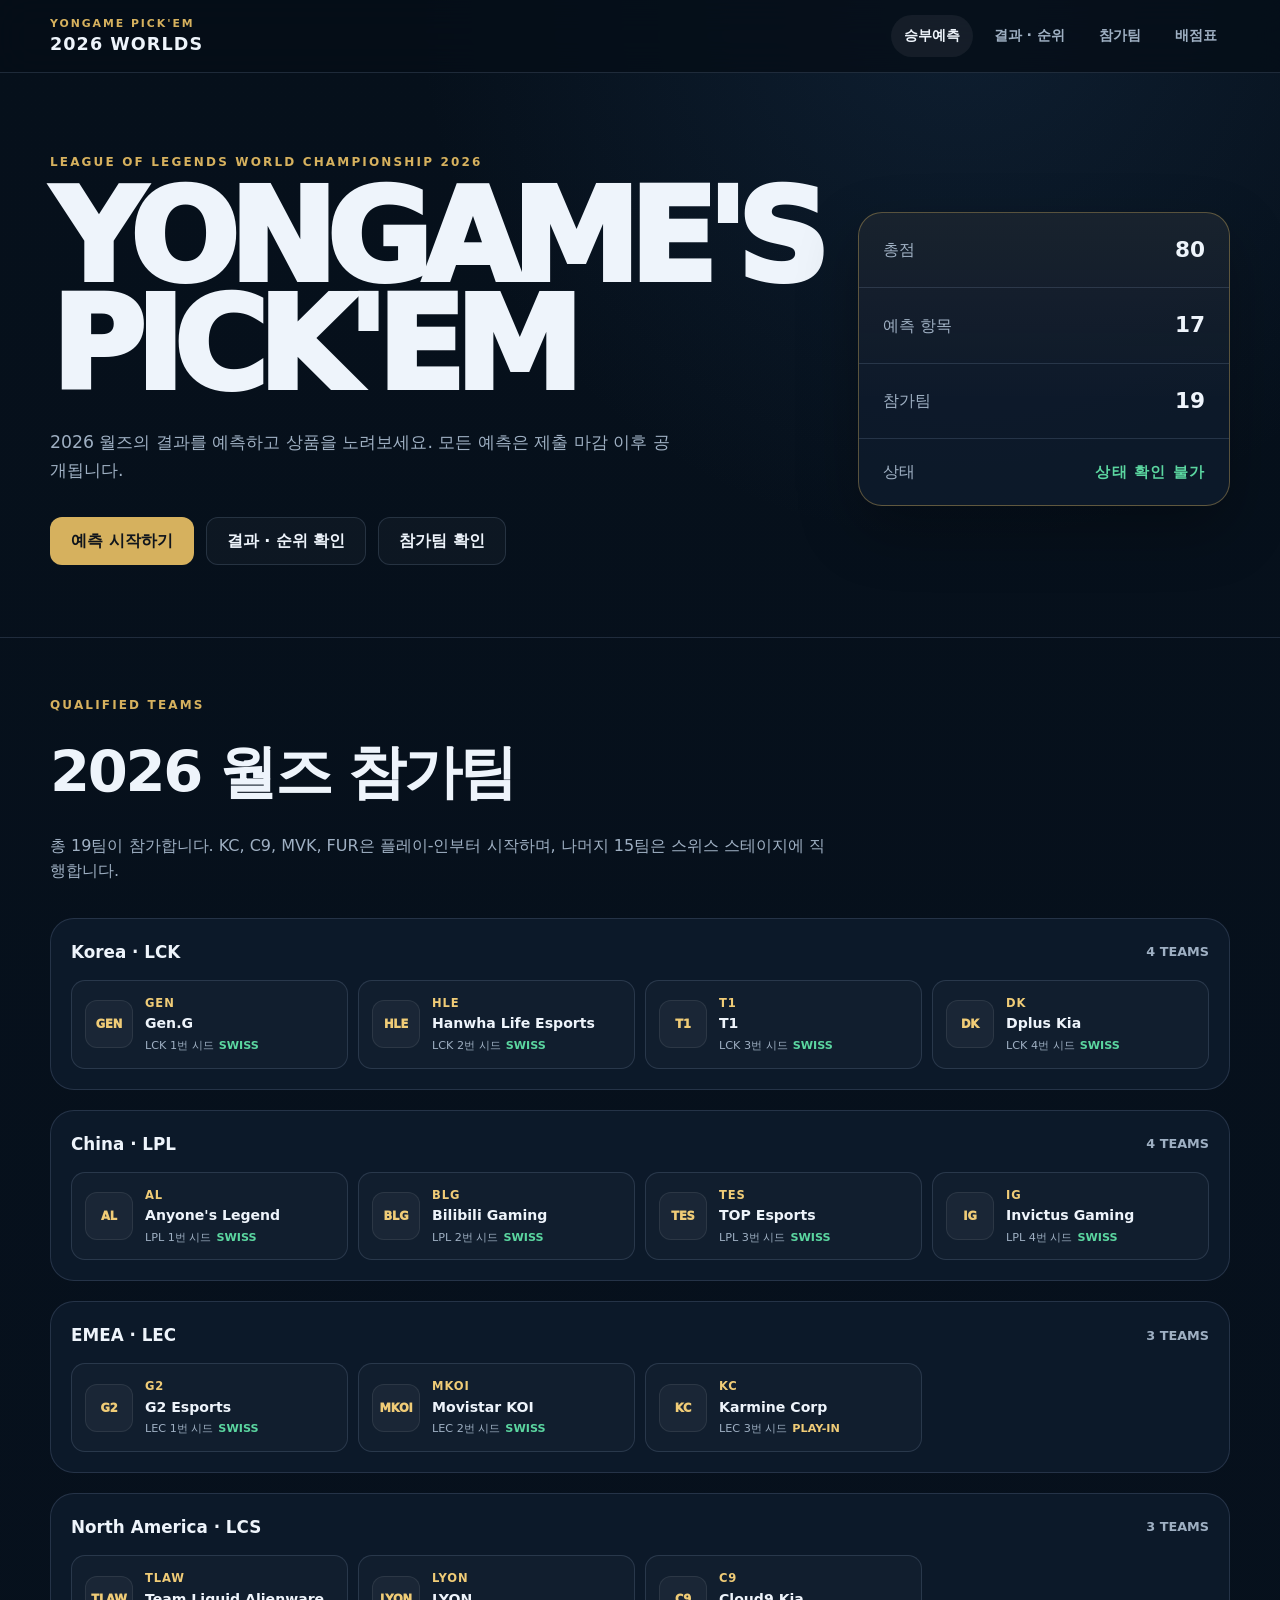
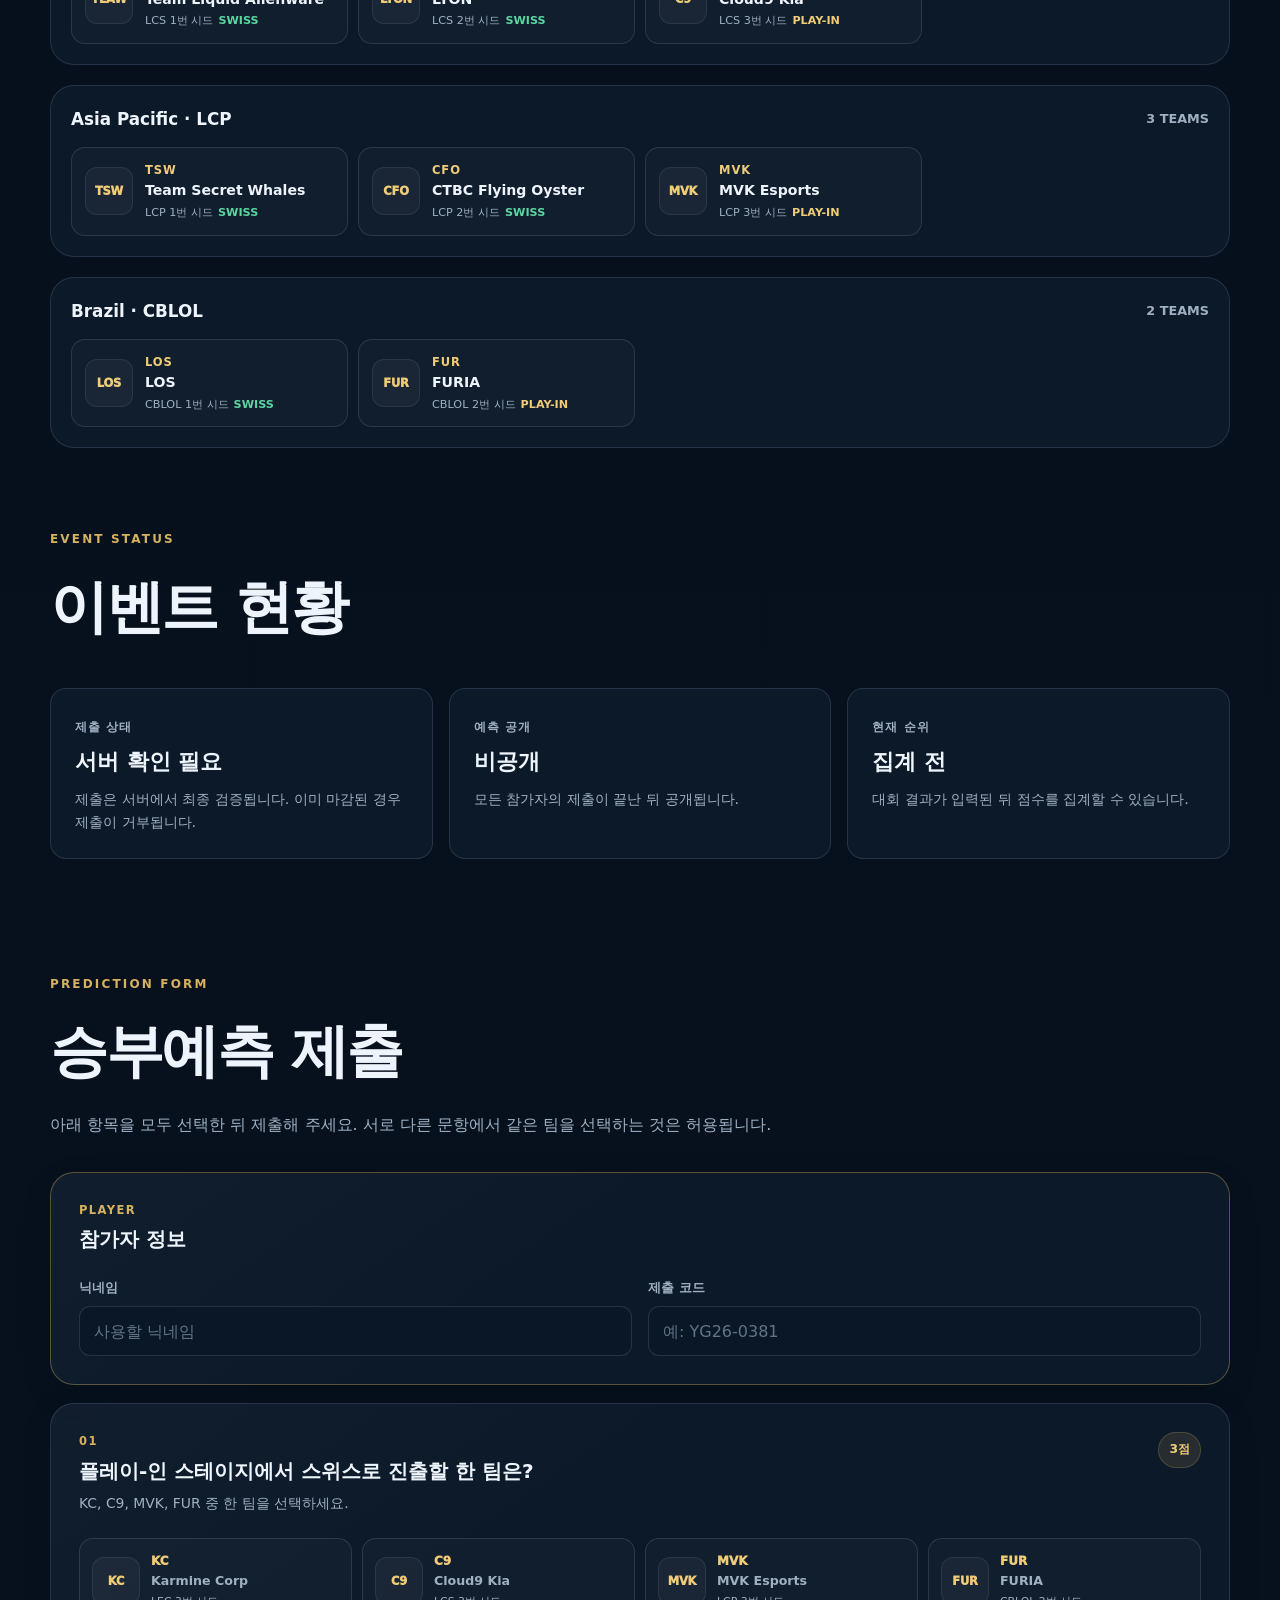
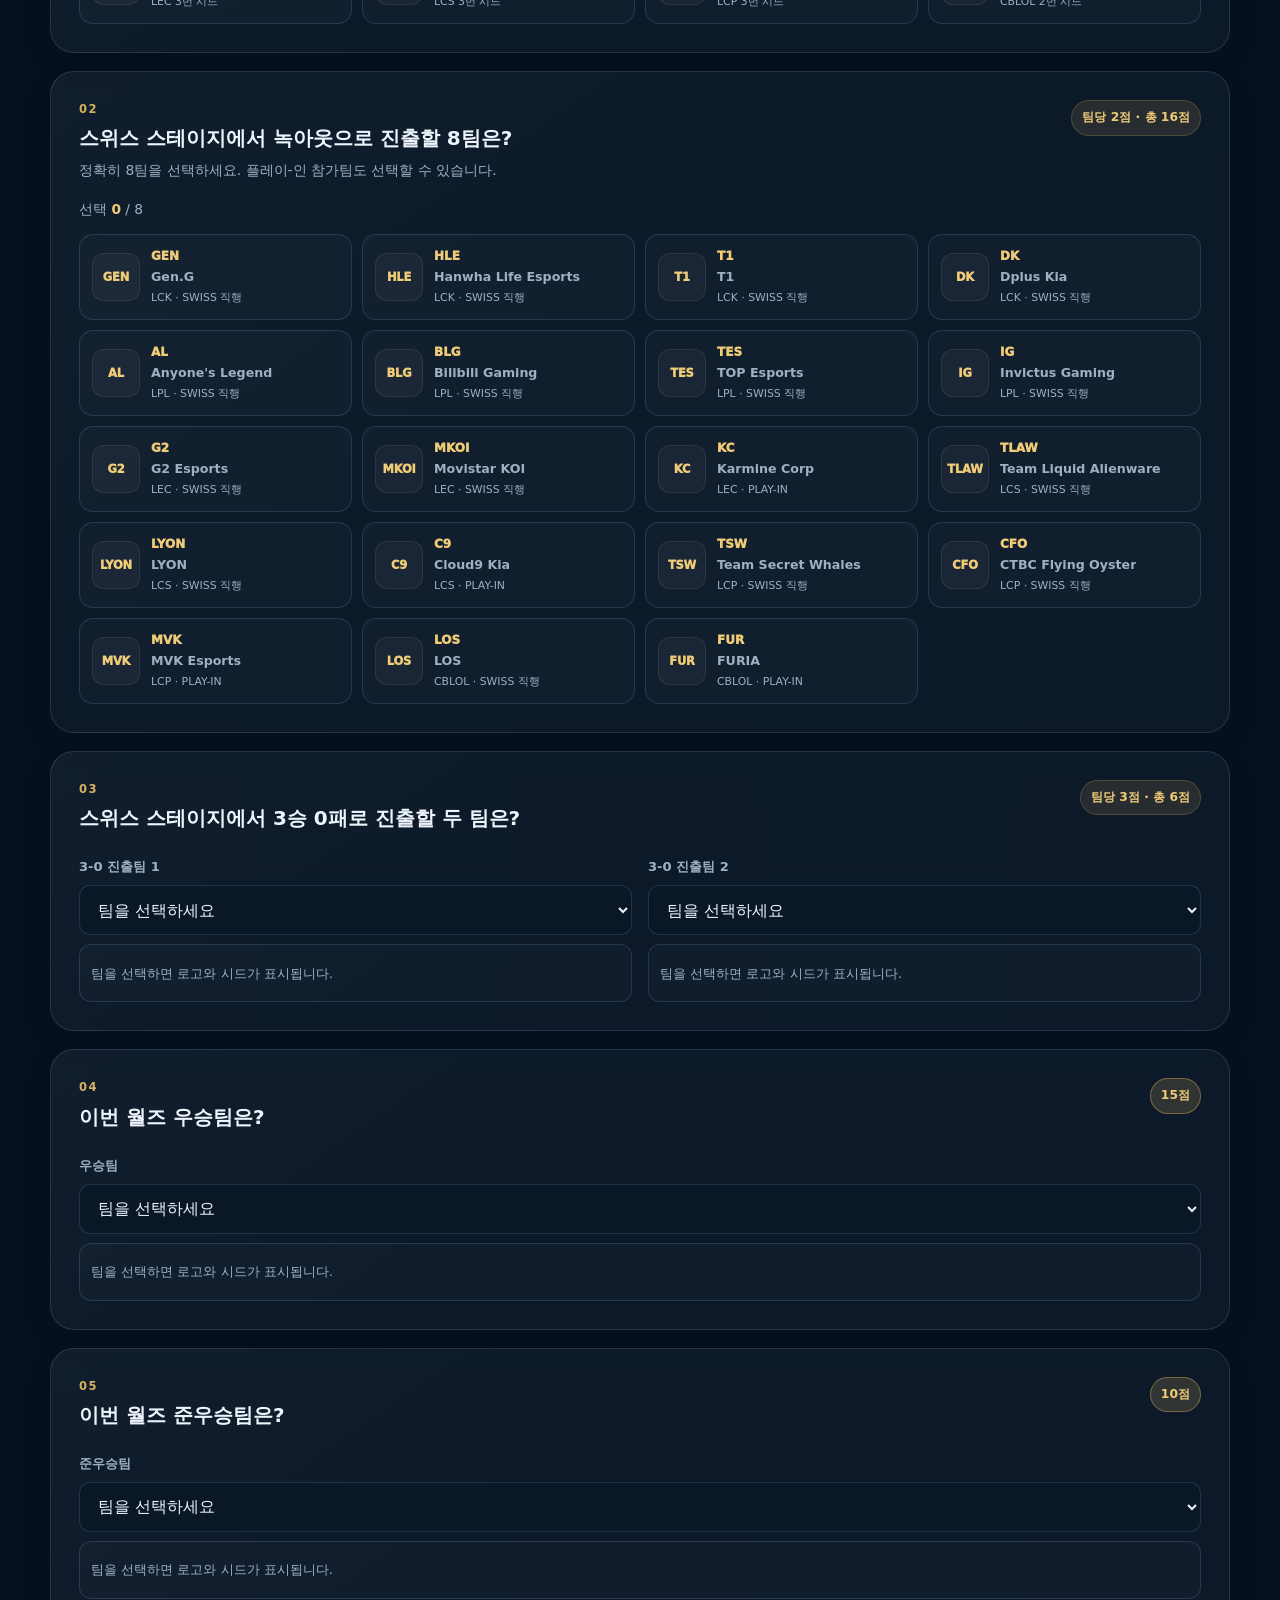
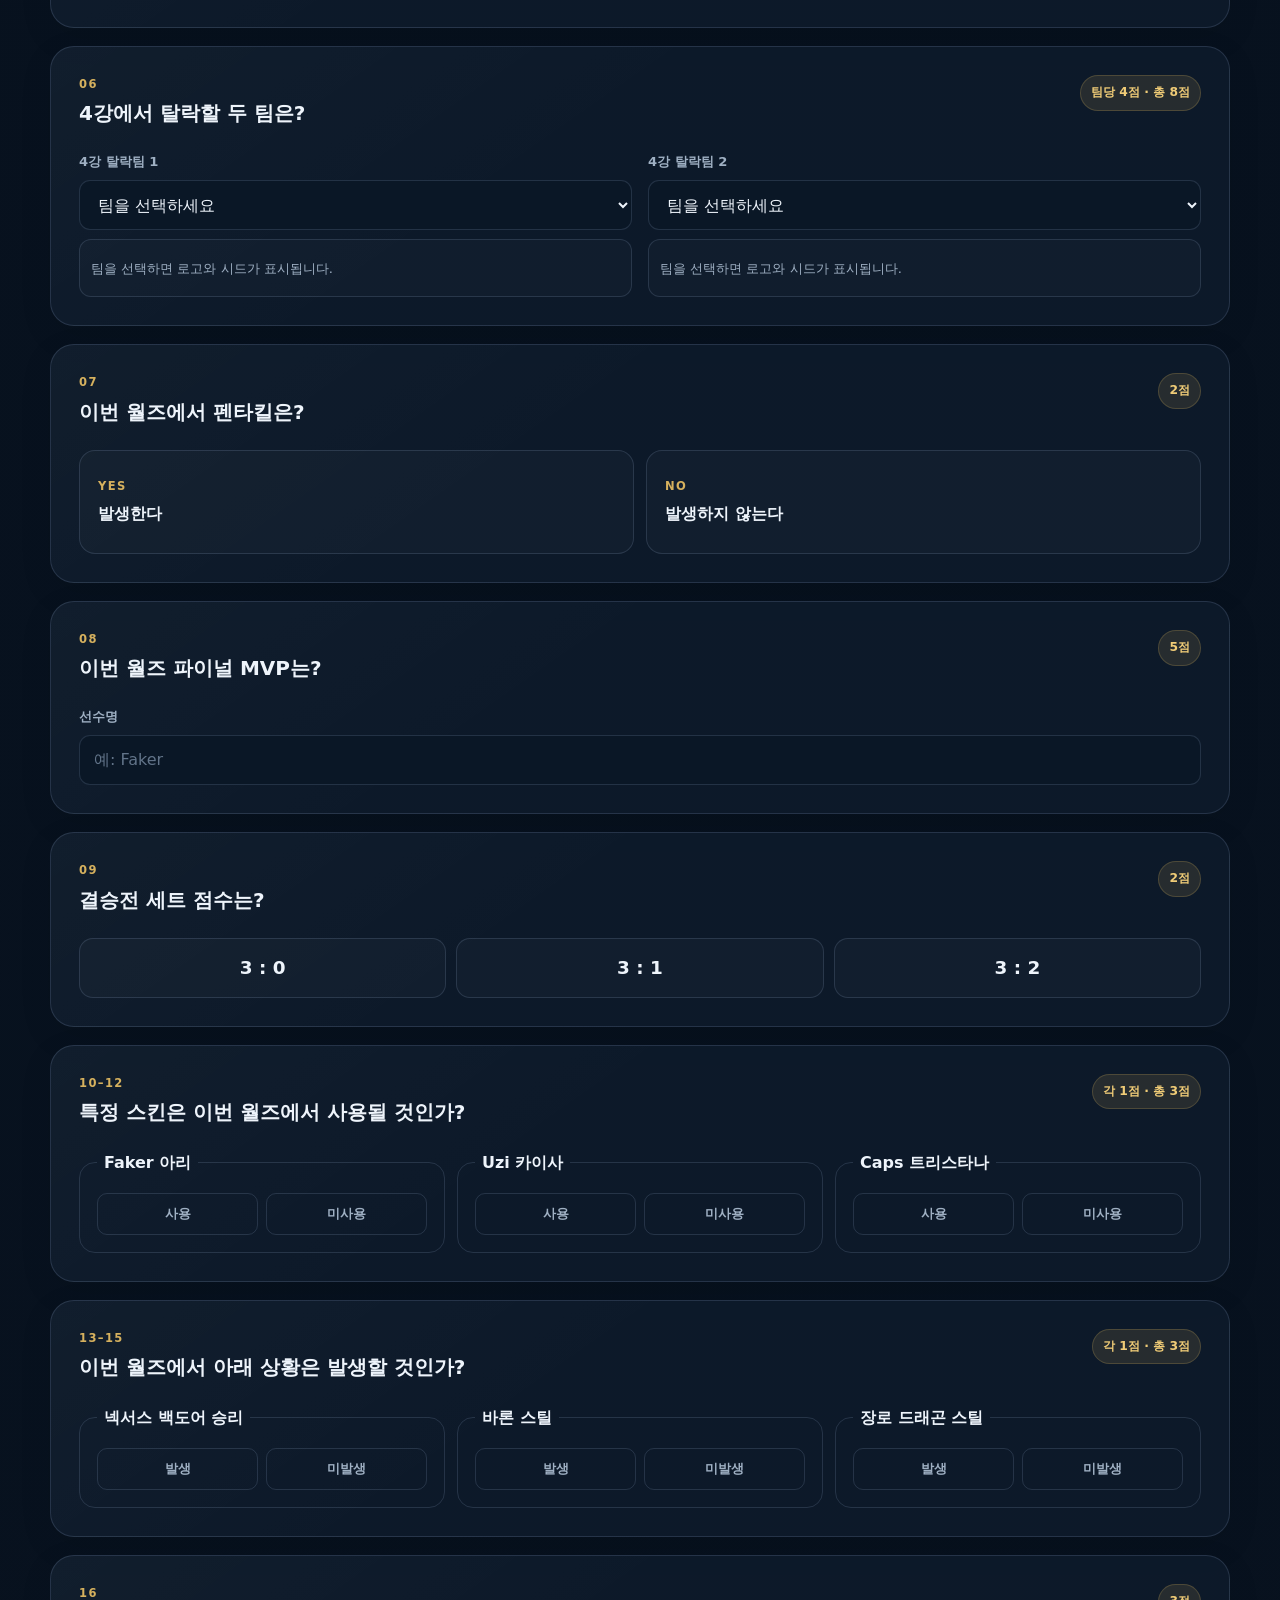
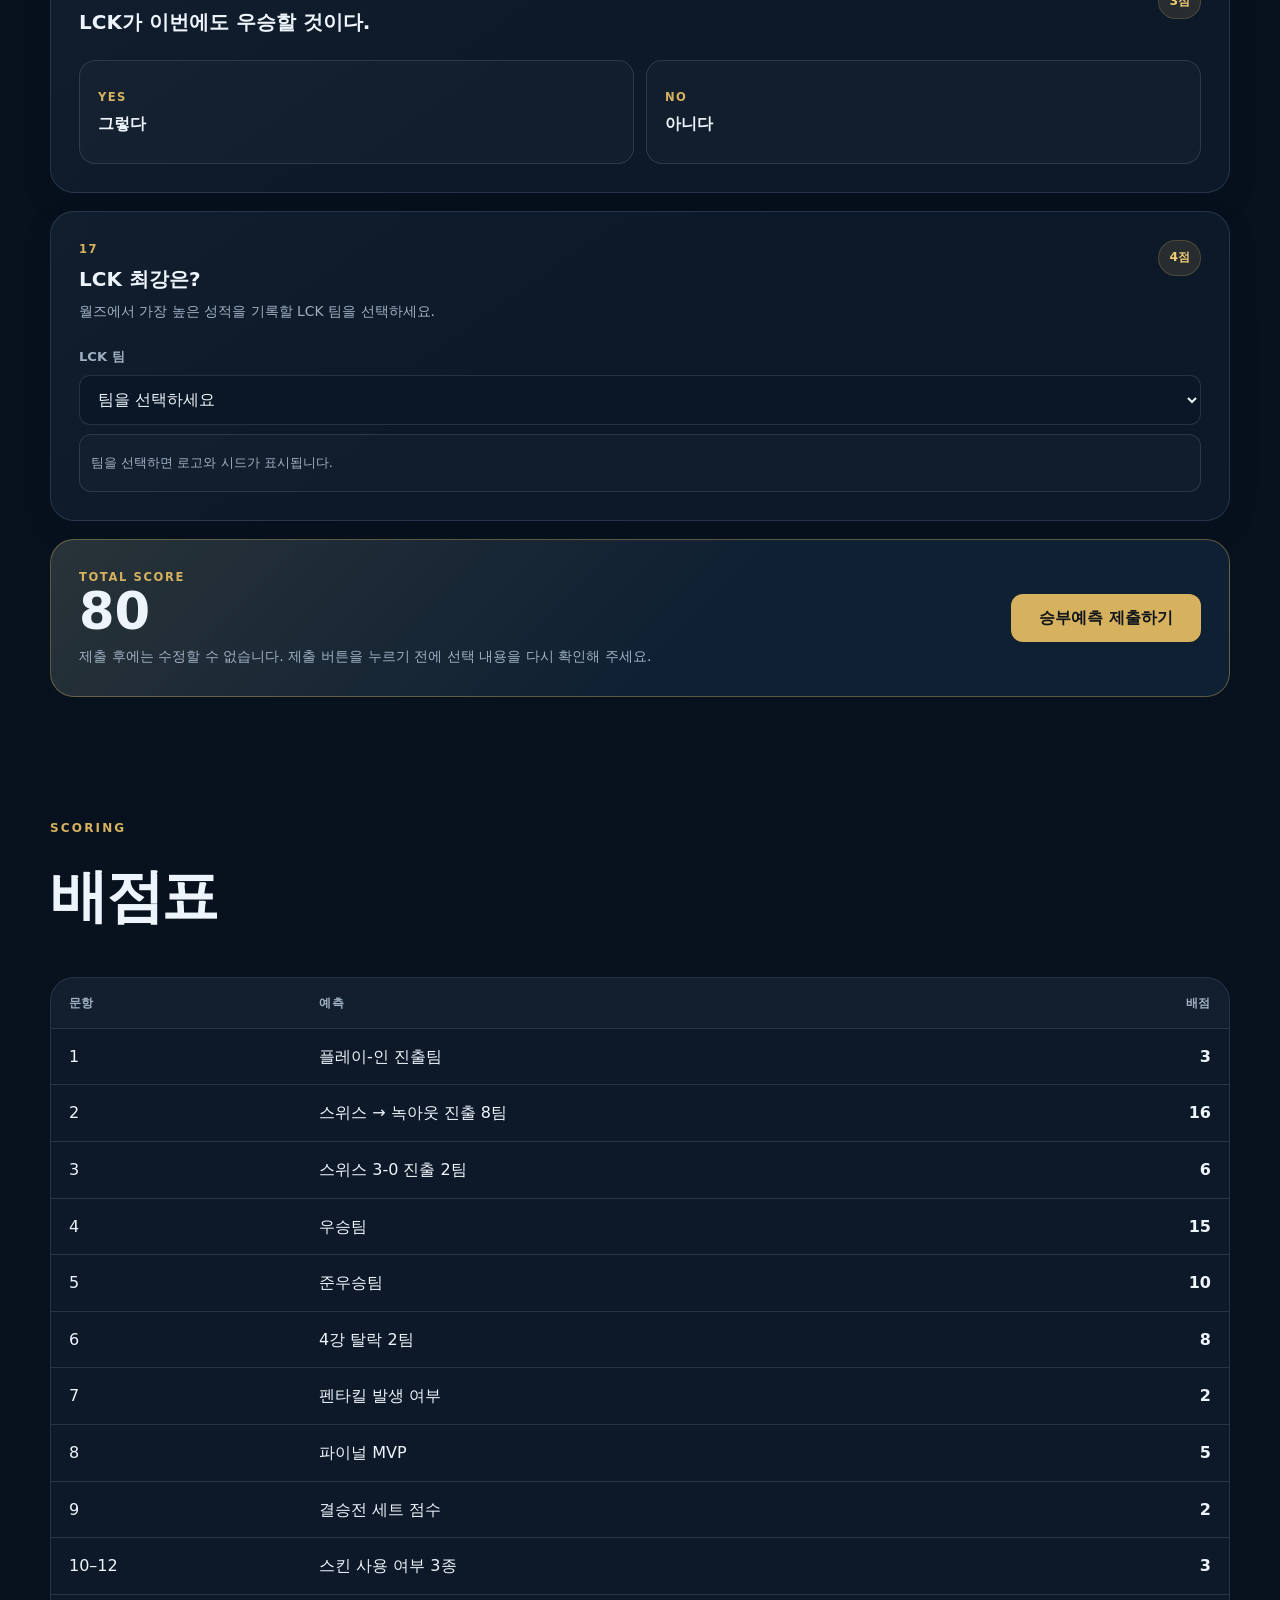
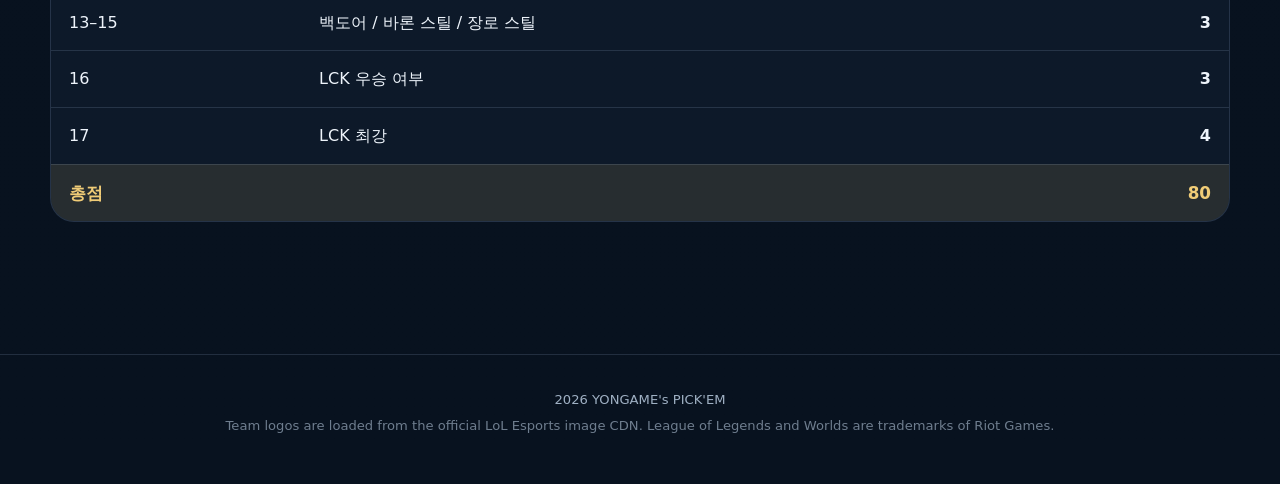
==== commit 0a32d264: "publish site setup" ====
--- a/index.html
+++ b/index.html
@@ -22,6 +22,7 @@
 
       <nav class="top-nav" aria-label="주요 메뉴">
         <a class="nav-link active" href="#predict">승부예측</a>
+        <a class="nav-link" href="results.html">결과 · 순위</a>
         <a class="nav-link" href="#teams">참가팀</a>
         <a class="nav-link" href="#rules">배점표</a>
       </nav>
@@ -41,6 +42,7 @@
 
           <div class="hero-actions">
             <a class="button button-primary" href="#predict">예측 시작하기</a>
+            <a class="button button-secondary" href="results.html">결과 · 순위 확인</a>
             <a class="button button-secondary" href="#teams">참가팀 확인</a>
           </div>
         </div>
@@ -60,7 +62,7 @@
           </div>
           <div class="hero-card-row">
             <span>상태</span>
-            <strong class="status-open">SUBMISSION OPEN</strong>
+            <strong class="status-open" id="submission-status-display">상태 확인 중</strong>
           </div>
         </aside>
       </div>
@@ -88,8 +90,8 @@
       <div class="status-grid">
         <article class="status-card">
           <span class="status-label">제출 상태</span>
-          <strong class="status-value">접수 중</strong>
-          <p>마감 전까지 발급받은 개인 제출 코드로 한 번 제출할 수 있습니다.</p>
+          <strong class="status-value" id="submission-status-title">확인 중</strong>
+          <p id="submission-status-description">서버에서 제출 가능 여부를 확인하는 중입니다.</p>
         </article>
 
         <article class="status-card">
@@ -117,6 +119,7 @@
       </div>
 
       <form class="prediction-form" id="prediction-form">
+        <p id="submission-closed-message" class="submission-closed-notice" hidden>승부예측 제출이 마감되었습니다. <a href="results.html">결과 및 순위 확인하기</a></p>
         <section class="form-block identity-block">
           <div class="form-block-header">
             <div>
--- a/styles.css
+++ b/styles.css
@@ -1038,3 +1038,17 @@
     min-height: 78px;
   }
 }
+
+
+/* v5 · 메인 페이지 제출 상태 */
+.status-closed { color: var(--danger) !important; }
+.submission-closed-notice {
+  padding: 20px 24px;
+  background: rgba(255, 119, 119, .07);
+  border: 1px solid rgba(255, 119, 119, .28);
+  border-radius: 14px;
+  color: var(--text);
+  font-weight: 800;
+}
+.submission-closed-notice[hidden] { display: none !important; }
+.submission-closed-notice a { margin-left: 8px; color: var(--accent-strong); text-decoration: underline; }
